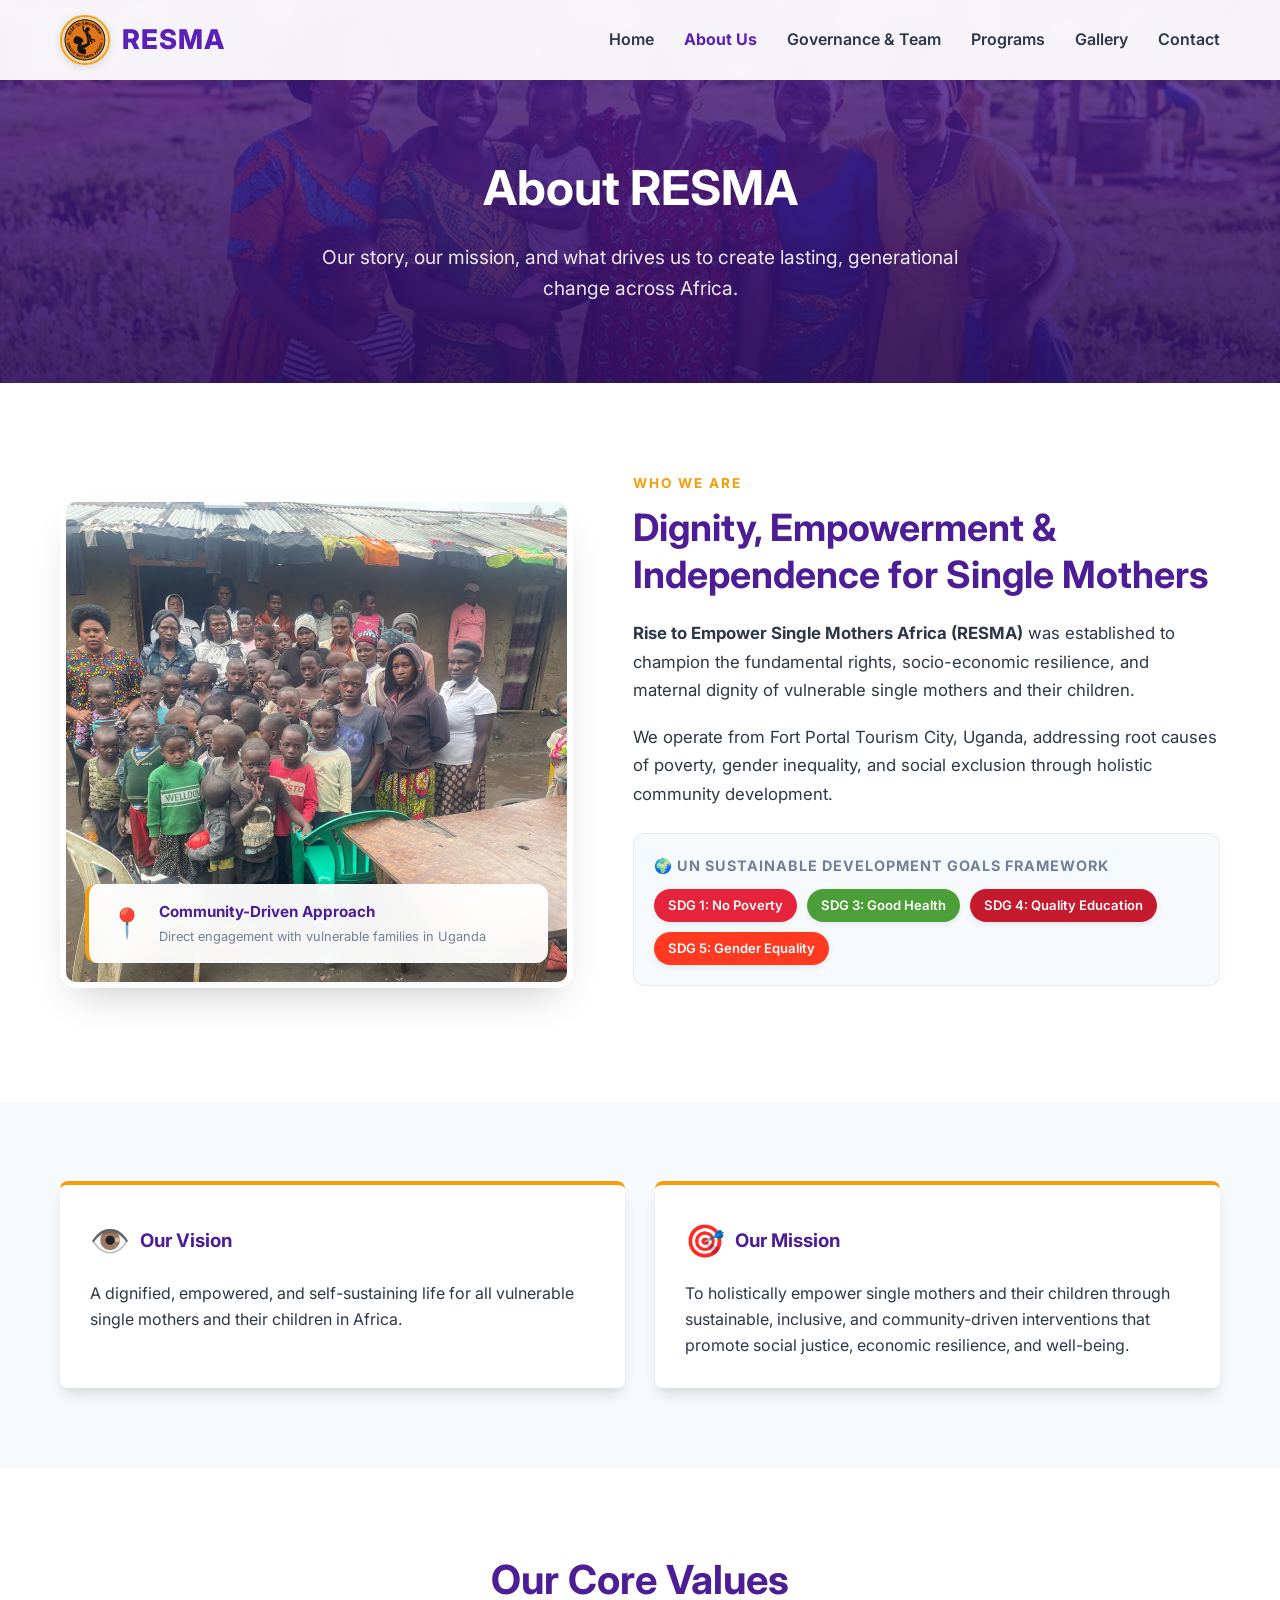
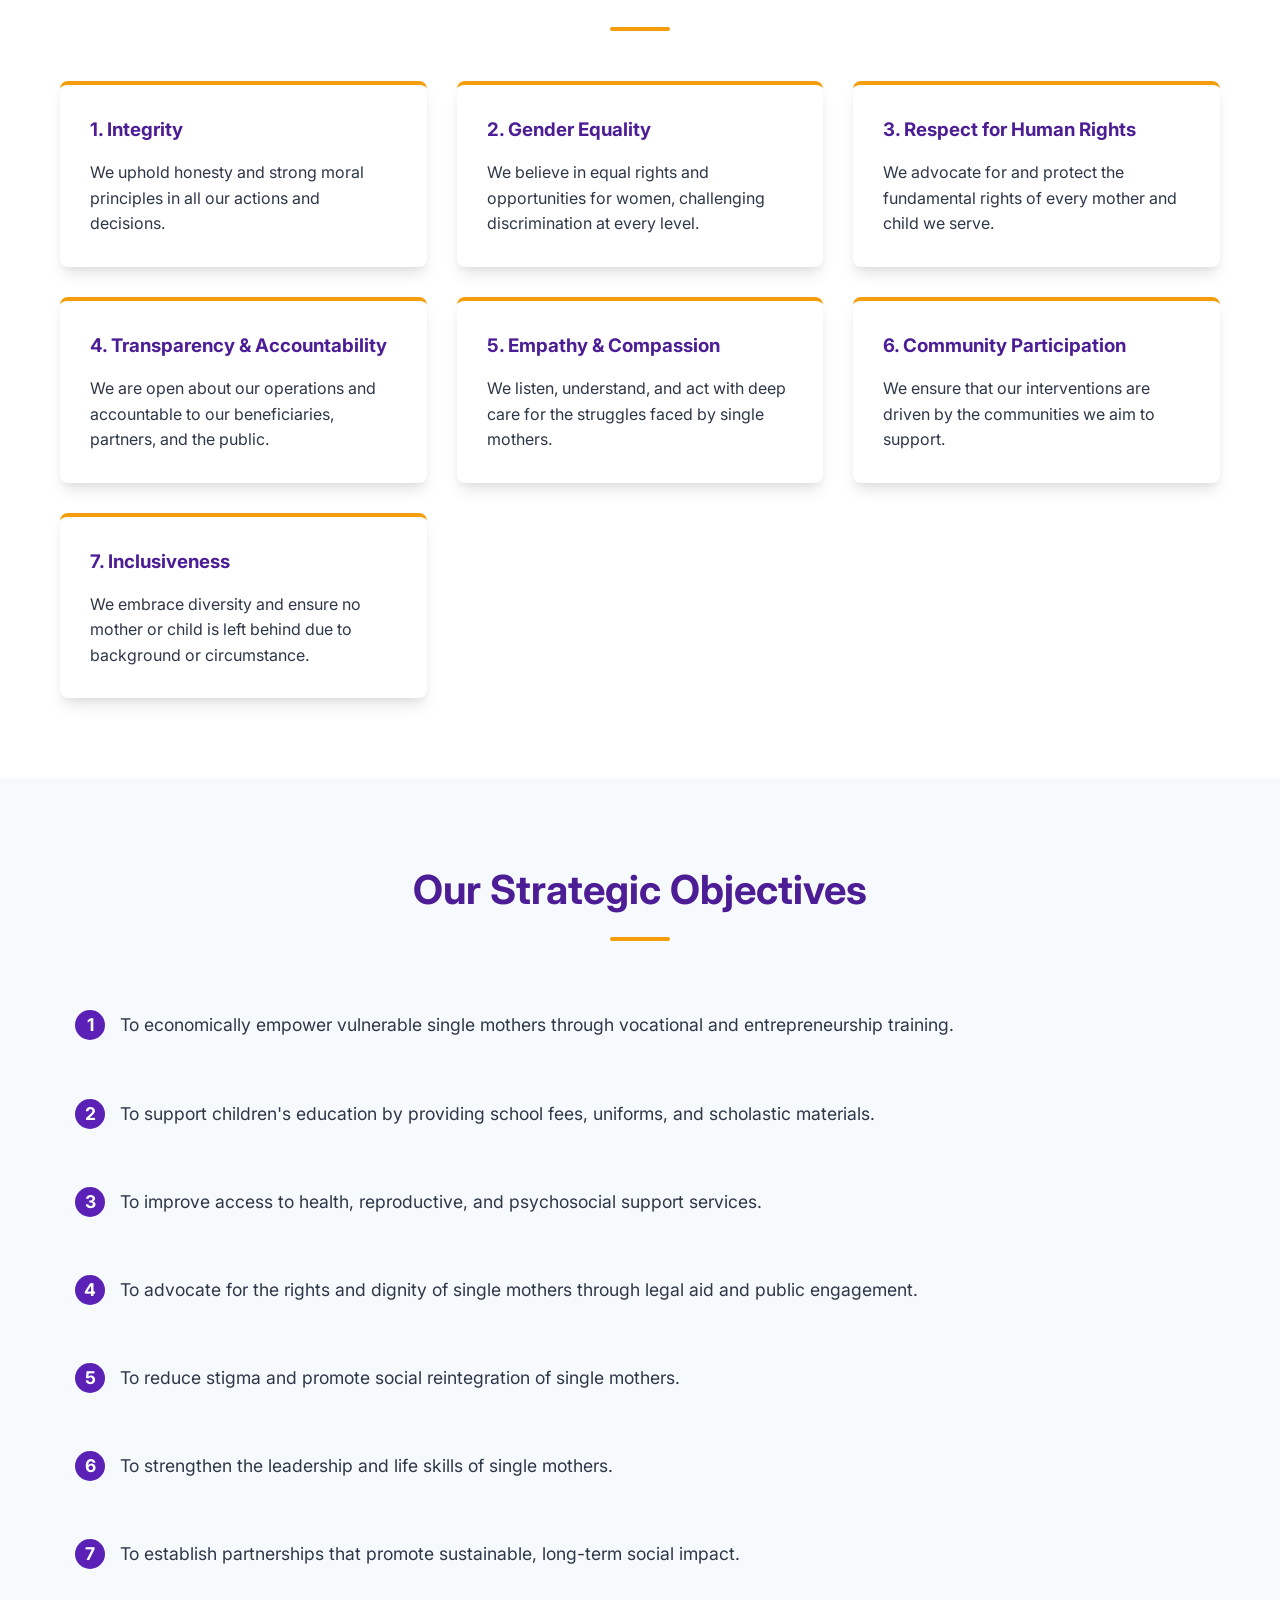
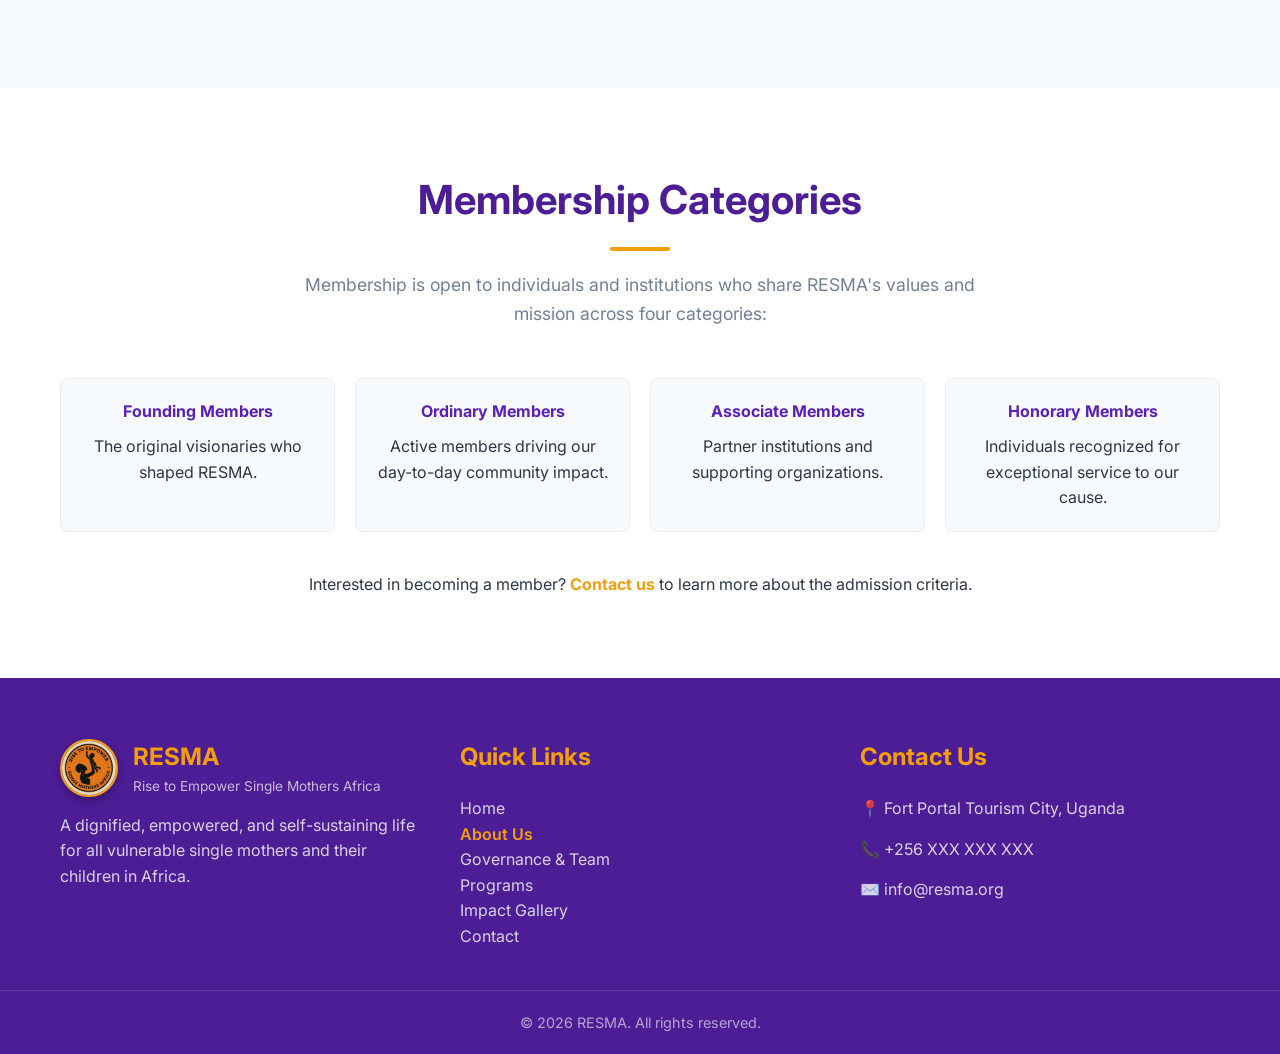
==== about.html @ bee73a2e "Initial commit for RESMA website" ====
<!DOCTYPE html>
<html lang="en">
<head>
    <meta charset="UTF-8">
    <meta name="viewport" content="width=device-width, initial-scale=1.0">
    <meta name="description" content="Learn about Rise to Empower Single Mothers Africa (RESMA), our vision, mission, community values, and SDG commitments in Fort Portal, Uganda.">
    <title>About Us | RESMA</title>
    <link rel="icon" type="image/jpeg" href="assets/images/resma_logo.jpeg">
    <link href="https://fonts.googleapis.com/css2?family=Inter:wght@300;400;500;600;700;800&display=swap" rel="stylesheet">
    <link rel="stylesheet" href="assets/css/style.css">
</head>
<body>
    <!-- Header/Navigation -->
    <header class="header">
        <div class="container nav-wrapper">
            <a href="index.html" class="logo-wrapper">
                <img src="assets/images/resma_logo.jpeg" alt="RESMA Logo" class="logo-img">
                <span class="logo">RESMA</span>
            </a>
            <nav class="nav">
                <ul class="nav-links">
                    <li><a href="index.html">Home</a></li>
                    <li><a href="about.html" style="color: var(--primary); font-weight: 700;">About Us</a></li>
                    <li><a href="governance.html">Governance & Team</a></li>
                    <li><a href="activities.html">Programs</a></li>
                    <li><a href="gallery.html">Gallery</a></li>
                    <li><a href="contact.html">Contact</a></li>
                </ul>
            </nav>
            <div class="hamburger" aria-label="Toggle navigation">
                <span class="bar"></span>
                <span class="bar"></span>
                <span class="bar"></span>
            </div>
        </div>
    </header>

    <!-- Page Header -->
    <section class="page-header">
        <div class="container fade-in">
            <h1>About RESMA</h1>
            <p>Our story, our mission, and what drives us to create lasting, generational change across Africa.</p>
        </div>
    </section>

    <!-- Our Story & Fieldwork Context -->
    <section class="split-mission-section section">
        <div class="container">
            <div class="split-grid">
                <div class="split-image-container fade-in">
                    <div class="split-image-card">
                        <img src="assets/images/focus_africa_img_2.jpeg" alt="RESMA Community in Fort Portal">
                    </div>
                    <div class="floating-impact-badge">
                        <div class="badge-icon">📍</div>
                        <div class="badge-text">
                            <h4>Community-Driven Approach</h4>
                            <p>Direct engagement with vulnerable families in Uganda</p>
                        </div>
                    </div>
                </div>
                <div class="split-content fade-in">
                    <span class="tagline">Who We Are</span>
                    <h2>Dignity, Empowerment & Independence for Single Mothers</h2>
                    <p>
                        <strong>Rise to Empower Single Mothers Africa (RESMA)</strong> was established to champion the fundamental rights, socio-economic resilience, and maternal dignity of vulnerable single mothers and their children.
                    </p>
                    <p>
                        We operate from Fort Portal Tourism City, Uganda, addressing root causes of poverty, gender inequality, and social exclusion through holistic community development.
                    </p>
                    <div class="sdg-alignment-box">
                        <h4>🌍 UN Sustainable Development Goals Framework</h4>
                        <div class="sdg-badge-group">
                            <span class="sdg-badge sdg-1">SDG 1: No Poverty</span>
                            <span class="sdg-badge sdg-3">SDG 3: Good Health</span>
                            <span class="sdg-badge sdg-4">SDG 4: Quality Education</span>
                            <span class="sdg-badge sdg-5">SDG 5: Gender Equality</span>
                        </div>
                    </div>
                </div>
            </div>
        </div>
    </section>

    <!-- Vision & Mission -->
    <section class="section bg-light">
        <div class="container">
            <div class="values-grid" style="margin-top: 0;">
                <div class="value-card fade-in">
                    <h3><span style="font-size: 2rem;">👁️</span> Our Vision</h3>
                    <p>A dignified, empowered, and self-sustaining life for all vulnerable single mothers and their children in Africa.</p>
                </div>
                <div class="value-card fade-in">
                    <h3><span style="font-size: 2rem;">🎯</span> Our Mission</h3>
                    <p>To holistically empower single mothers and their children through sustainable, inclusive, and community-driven interventions that promote social justice, economic resilience, and well-being.</p>
                </div>
            </div>
        </div>
    </section>

    <!-- Core Values -->
    <section class="section">
        <div class="container">
            <div class="section-header fade-in">
                <h2>Our Core Values</h2>
                <div class="divider"></div>
            </div>
            <div class="values-grid">
                <div class="value-card fade-in">
                    <h3>1. Integrity</h3>
                    <p>We uphold honesty and strong moral principles in all our actions and decisions.</p>
                </div>
                <div class="value-card fade-in">
                    <h3>2. Gender Equality</h3>
                    <p>We believe in equal rights and opportunities for women, challenging discrimination at every level.</p>
                </div>
                <div class="value-card fade-in">
                    <h3>3. Respect for Human Rights</h3>
                    <p>We advocate for and protect the fundamental rights of every mother and child we serve.</p>
                </div>
                <div class="value-card fade-in">
                    <h3>4. Transparency & Accountability</h3>
                    <p>We are open about our operations and accountable to our beneficiaries, partners, and the public.</p>
                </div>
                <div class="value-card fade-in">
                    <h3>5. Empathy & Compassion</h3>
                    <p>We listen, understand, and act with deep care for the struggles faced by single mothers.</p>
                </div>
                <div class="value-card fade-in">
                    <h3>6. Community Participation</h3>
                    <p>We ensure that our interventions are driven by the communities we aim to support.</p>
                </div>
                <div class="value-card fade-in">
                    <h3>7. Inclusiveness</h3>
                    <p>We embrace diversity and ensure no mother or child is left behind due to background or circumstance.</p>
                </div>
            </div>
        </div>
    </section>

    <!-- Objectives -->
    <section class="section bg-light">
        <div class="container">
            <div class="section-header fade-in">
                <h2>Our Strategic Objectives</h2>
                <div class="divider"></div>
            </div>
            <ul class="objectives-list fade-in">
                <li>To economically empower vulnerable single mothers through vocational and entrepreneurship training.</li>
                <li>To support children's education by providing school fees, uniforms, and scholastic materials.</li>
                <li>To improve access to health, reproductive, and psychosocial support services.</li>
                <li>To advocate for the rights and dignity of single mothers through legal aid and public engagement.</li>
                <li>To reduce stigma and promote social reintegration of single mothers.</li>
                <li>To strengthen the leadership and life skills of single mothers.</li>
                <li>To establish partnerships that promote sustainable, long-term social impact.</li>
            </ul>
        </div>
    </section>

    <!-- Membership -->
    <section class="section">
        <div class="container">
            <div class="section-header fade-in">
                <h2>Membership Categories</h2>
                <div class="divider"></div>
                <p class="subtitle">Membership is open to individuals and institutions who share RESMA's values and mission across four categories:</p>
            </div>
            <div class="membership-grid fade-in">
                <div class="membership-card">
                    <h4>Founding Members</h4>
                    <p>The original visionaries who shaped RESMA.</p>
                </div>
                <div class="membership-card">
                    <h4>Ordinary Members</h4>
                    <p>Active members driving our day-to-day community impact.</p>
                </div>
                <div class="membership-card">
                    <h4>Associate Members</h4>
                    <p>Partner institutions and supporting organizations.</p>
                </div>
                <div class="membership-card">
                    <h4>Honorary Members</h4>
                    <p>Individuals recognized for exceptional service to our cause.</p>
                </div>
            </div>
            <div class="text-center" style="margin-top: 40px;">
                <p>Interested in becoming a member? <a href="contact.html" style="color: var(--secondary); font-weight: bold;">Contact us</a> to learn more about the admission criteria.</p>
            </div>
        </div>
    </section>

    <!-- Footer -->
    <footer class="footer">
        <div class="container footer-grid">
            <div class="footer-about">
                <div class="footer-logo-wrap">
                    <img src="assets/images/resma_logo.jpeg" alt="RESMA Logo" class="footer-logo-img">
                    <div>
                        <h3 style="margin: 0; color: var(--secondary);">RESMA</h3>
                        <p style="margin: 0; font-size: 0.85rem; color: rgba(255,255,255,0.7);">Rise to Empower Single Mothers Africa</p>
                    </div>
                </div>
                <p style="margin-top: 10px;">A dignified, empowered, and self-sustaining life for all vulnerable single mothers and their children in Africa.</p>
            </div>
            <div class="footer-links">
                <h3>Quick Links</h3>
                <ul>
                    <li><a href="index.html" style="color: rgba(255,255,255,0.8);">Home</a></li>
                    <li><a href="about.html" style="color: var(--secondary); font-weight: 600;">About Us</a></li>
                    <li><a href="governance.html" style="color: rgba(255,255,255,0.8);">Governance & Team</a></li>
                    <li><a href="activities.html" style="color: rgba(255,255,255,0.8);">Programs</a></li>
                    <li><a href="gallery.html" style="color: rgba(255,255,255,0.8);">Impact Gallery</a></li>
                    <li><a href="contact.html" style="color: rgba(255,255,255,0.8);">Contact</a></li>
                </ul>
            </div>
            <div class="footer-contact">
                <h3>Contact Us</h3>
                <ul>
                    <li>📍 Fort Portal Tourism City, Uganda</li>
                    <li>📞 +256 XXX XXX XXX</li>
                    <li>✉️ info@resma.org</li>
                </ul>
            </div>
        </div>
        <div class="footer-bottom">
            <p>&copy; <span id="year"></span> RESMA. All rights reserved.</p>
        </div>
    </footer>

    <script src="assets/js/main.js"></script>
</body>
</html>
---- assets/css/style.css ----
:root {
    /* Colors */
    --primary: #5B21B6; /* Deep Purple - Dignified and Empowering */
    --primary-light: #8B5CF6;
    --primary-dark: #4C1D95;
    --secondary: #F59E0B; /* Warm Amber - Hope and Warmth */
    --text-main: #2D3748;
    --text-muted: #718096;
    --bg-light: #F7FAFC;
    --white: #FFFFFF;
    
    /* Typography */
    --font-main: 'Inter', sans-serif;
    
    /* Spacing & Utilities */
    --transition: all 0.3s ease;
    --radius: 8px;
    --shadow: 0 10px 15px -3px rgba(0, 0, 0, 0.1), 0 4px 6px -2px rgba(0, 0, 0, 0.05);
}

* {
    margin: 0;
    padding: 0;
    box-sizing: border-box;
}

html {
    scroll-behavior: smooth;
}

body {
    font-family: var(--font-main);
    color: var(--text-main);
    line-height: 1.6;
    background-color: var(--white);
    overflow-x: hidden;
}

img {
    max-width: 100%;
    height: auto;
    display: block;
}

a {
    text-decoration: none;
    color: inherit;
}

ul {
    list-style: none;
}

/* Utilities */
.container {
    max-width: 1200px;
    margin: 0 auto;
    padding: 0 20px;
}

.section {
    padding: 80px 0;
}

.bg-light {
    background-color: var(--bg-light);
}

.section-header {
    text-align: center;
    margin-bottom: 50px;
}

.section-header h2 {
    font-size: 2.5rem;
    color: var(--primary-dark);
    margin-bottom: 15px;
}

.divider {
    height: 4px;
    width: 60px;
    background-color: var(--secondary);
    margin: 0 auto 20px;
    border-radius: 2px;
}

.divider.align-left {
    margin: 0 0 20px 0;
}

.subtitle {
    color: var(--text-muted);
    font-size: 1.1rem;
    max-width: 700px;
    margin: 0 auto;
}

.text-center {
    text-align: center;
}

/* Buttons */
.btn {
    display: inline-block;
    padding: 12px 30px;
    border-radius: 30px;
    font-weight: 600;
    text-transform: uppercase;
    letter-spacing: 1px;
    transition: var(--transition);
    cursor: pointer;
    border: none;
}

.btn-primary {
    background-color: var(--secondary);
    color: var(--white);
}

.btn-primary:hover {
    background-color: #B86B0E;
    transform: translateY(-3px);
    box-shadow: var(--shadow);
}

/* Header & Nav */
.header {
    position: fixed;
    top: 0;
    left: 0;
    width: 100%;
    background-color: rgba(255, 255, 255, 0.95);
    backdrop-filter: blur(10px);
    z-index: 1000;
    box-shadow: 0 2px 10px rgba(0,0,0,0.05);
    transition: var(--transition);
}

.nav-wrapper {
    display: flex;
    justify-content: space-between;
    align-items: center;
    height: 80px;
}

.logo-wrapper {
    display: flex;
    align-items: center;
    gap: 12px;
    text-decoration: none;
}

.logo-img {
    height: 50px;
    width: 50px;
    border-radius: 50%;
    object-fit: cover;
    box-shadow: 0 2px 8px rgba(0,0,0,0.12);
    border: 2px solid var(--secondary);
    transition: transform 0.3s ease;
}

.logo-wrapper:hover .logo-img {
    transform: scale(1.06) rotate(3deg);
}

.logo {
    font-size: 1.7rem;
    font-weight: 800;
    color: var(--primary);
    letter-spacing: 1px;
}

.footer-logo-wrap {
    display: flex;
    align-items: center;
    gap: 15px;
    margin-bottom: 15px;
}

.footer-logo-img {
    height: 58px;
    width: 58px;
    border-radius: 50%;
    object-fit: cover;
    border: 2px solid var(--secondary);
    box-shadow: 0 4px 10px rgba(0,0,0,0.25);
}

.footer-logo-wrap h3 {
    margin-bottom: 2px;
}

.nav-links {
    display: flex;
    gap: 30px;
}

.nav-links a {
    font-weight: 600;
    color: var(--text-main);
    transition: var(--transition);
    position: relative;
}

.nav-links a::after {
    content: '';
    position: absolute;
    bottom: -5px;
    left: 0;
    width: 0;
    height: 2px;
    background-color: var(--primary);
    transition: var(--transition);
}

.nav-links a:hover {
    color: var(--primary);
}

.nav-links a:hover::after {
    width: 100%;
}

.hamburger {
    display: none;
    cursor: pointer;
}

.bar {
    display: block;
    width: 25px;
    height: 3px;
    margin: 5px auto;
    transition: all 0.3s ease-in-out;
    background-color: var(--text-main);
}

/* Hero Section */
.hero {
    height: 100vh;
    background: url('../images/hero_bg.png') center/cover no-repeat;
    position: relative;
    display: flex;
    align-items: center;
    justify-content: center;
    text-align: center;
    color: var(--white);
}

.hero-overlay {
    position: absolute;
    top: 0;
    left: 0;
    width: 100%;
    height: 100%;
    background: linear-gradient(rgba(76, 29, 149, 0.7), rgba(46, 16, 101, 0.8));
}

.hero-content {
    position: relative;
    z-index: 1;
    max-width: 800px;
    animation: fadeIn 1.5s ease;
}

.hero h1 {
    font-size: 4rem;
    font-weight: 700;
    margin-bottom: 20px;
    line-height: 1.2;
}

.hero p {
    font-size: 1.2rem;
    margin-bottom: 40px;
    font-weight: 300;
}

/* Who We Are */
.about-content {
    text-align: center;
    max-width: 800px;
    margin: 0 auto;
}

.lead-text {
    font-size: 1.5rem;
    color: var(--primary);
    font-weight: 600;
    margin-bottom: 20px;
}

.about-content p {
    margin-bottom: 20px;
    font-size: 1.1rem;
}

/* Founder Section */
.founder-grid {
    display: grid;
    grid-template-columns: 1fr 1.5fr;
    gap: 50px;
    align-items: center;
}

.founder-image img {
    border-radius: var(--radius);
    box-shadow: var(--shadow);
    border: 8px solid var(--white);
}

.founder-message h2 {
    font-size: 2.2rem;
    color: var(--primary-dark);
    margin-bottom: 10px;
}

.quote {
    font-size: 1.2rem;
    font-style: italic;
    color: var(--secondary);
    border-left: 4px solid var(--secondary);
    padding-left: 20px;
    margin-bottom: 25px;
    background: rgba(212, 129, 21, 0.05);
    padding: 20px;
    border-radius: 0 var(--radius) var(--radius) 0;
}

.founder-message p {
    margin-bottom: 15px;
    font-size: 1.05rem;
}

.founder-signature {
    margin-top: 30px;
}

.founder-signature h4 {
    color: var(--primary);
    font-size: 1.2rem;
}

.founder-signature p {
    color: var(--text-muted);
    font-size: 0.9rem;
}

/* Activities Section */
.activities-grid {
    display: grid;
    grid-template-columns: repeat(auto-fit, minmax(250px, 1fr));
    gap: 30px;
    margin-bottom: 40px;
}

.activity-card {
    background: var(--white);
    padding: 30px 20px;
    border-radius: var(--radius);
    text-align: center;
    box-shadow: 0 4px 6px rgba(0,0,0,0.05);
    transition: var(--transition);
    border-bottom: 4px solid transparent;
}

.activity-card:hover {
    transform: translateY(-10px);
    box-shadow: var(--shadow);
    border-bottom-color: var(--secondary);
}

.activity-card .icon {
    font-size: 3rem;
    margin-bottom: 15px;
}

.activity-card h3 {
    font-size: 1.1rem;
    color: var(--primary-dark);
}

.activities-conclusion {
    text-align: center;
    font-size: 1.2rem;
    font-weight: 600;
    color: var(--primary);
    max-width: 800px;
    margin: 0 auto;
}

/* Team Section */
.team-grid {
    display: grid;
    grid-template-columns: repeat(auto-fit, minmax(300px, 1fr));
    gap: 40px;
    margin-top: 40px;
    margin-bottom: 30px;
}

.team-card {
    background: var(--white);
    border-radius: var(--radius);
    overflow: hidden;
    box-shadow: 0 4px 6px rgba(0,0,0,0.05);
    transition: var(--transition);
}

.team-card:hover {
    transform: translateY(-5px);
    box-shadow: var(--shadow);
}

.team-card img {
    width: 100%;
    height: 300px;
    object-fit: cover;
    object-position: top;
}

.team-info {
    padding: 25px;
    text-align: center;
}

.team-info h3 {
    color: var(--primary-dark);
    margin-bottom: 10px;
}

.team-info p {
    color: var(--text-muted);
    font-size: 0.95rem;
}

.team-conclusion {
    font-size: 1.1rem;
    font-weight: 600;
    color: var(--primary);
    margin-top: 20px;
}

/* Footer */
.footer {
    background-color: var(--primary-dark);
    color: var(--white);
    padding: 60px 0 20px;
}

.footer-grid {
    display: grid;
    grid-template-columns: repeat(auto-fit, minmax(250px, 1fr));
    gap: 40px;
    margin-bottom: 40px;
}

.footer h3 {
    font-size: 1.5rem;
    margin-bottom: 20px;
    color: var(--secondary);
}

.footer-about p {
    margin-bottom: 10px;
    color: rgba(255,255,255,0.8);
}

.footer-contact ul li {
    margin-bottom: 15px;
    color: rgba(255,255,255,0.8);
    display: flex;
    align-items: center;
    gap: 10px;
}

.footer-bottom {
    text-align: center;
    padding-top: 20px;
    border-top: 1px solid rgba(255,255,255,0.1);
    color: rgba(255,255,255,0.6);
    font-size: 0.9rem;
}

/* Animations */
@keyframes fadeIn {
    from { opacity: 0; transform: translateY(20px); }
    to { opacity: 1; transform: translateY(0); }
}

.fade-in {
    opacity: 0;
    transform: translateY(30px);
    transition: opacity 0.8s ease, transform 0.8s ease;
}

.fade-in.appear {
    opacity: 1;
    transform: translateY(0);
}

/* Responsive */
@media (max-width: 992px) {
    .hero h1 { font-size: 3rem; }
    .founder-grid { grid-template-columns: 1fr; }
    .founder-image { max-width: 400px; margin: 0 auto; }
}

@media (max-width: 768px) {
    .hamburger { display: block; }
    .hamburger.active .bar:nth-child(2) { opacity: 0; }
    .hamburger.active .bar:nth-child(1) { transform: translateY(8px) rotate(45deg); }
    .hamburger.active .bar:nth-child(3) { transform: translateY(-8px) rotate(-45deg); }
    
    .nav-links {
        position: fixed;
        left: -100%;
        top: 80px;
        flex-direction: column;
        background-color: var(--white);
        width: 100%;
        text-align: center;
        transition: 0.3s;
        box-shadow: 0 10px 10px rgba(0,0,0,0.1);
        padding: 20px 0;
    }
    
    .nav-links.active {
        left: 0;
    }
    
    .nav-links li {
        margin: 15px 0;
    }
    
    .hero h1 { font-size: 2.5rem; }
    .section { padding: 60px 0; }
}

/* Page Headers */
.page-header {
    padding: 150px 0 80px;
    background: linear-gradient(rgba(76, 29, 149, 0.8), rgba(46, 16, 101, 0.9)), url('../images/hero_bg.png') center/cover no-repeat;
    text-align: center;
    color: var(--white);
}

.page-header h1 {
    font-size: 3rem;
    margin-bottom: 15px;
}

.page-header p {
    font-size: 1.2rem;
    max-width: 700px;
    margin: 0 auto;
    opacity: 0.9;
}

/* Cards & Lists (Vision, Mission, Core Values, Objectives) */
.values-grid {
    display: grid;
    grid-template-columns: repeat(auto-fit, minmax(300px, 1fr));
    gap: 30px;
    margin-top: 40px;
}

.value-card {
    background: var(--white);
    padding: 30px;
    border-radius: var(--radius);
    box-shadow: var(--shadow);
    border-top: 4px solid var(--secondary);
}

.value-card h3 {
    color: var(--primary-dark);
    margin-bottom: 15px;
    display: flex;
    align-items: center;
    gap: 10px;
}

.objectives-list {
    list-style: none;
    counter-reset: objective-counter;
}

.objectives-list li {
    position: relative;
    padding-left: 50px;
    margin-bottom: 20px;
    font-size: 1.1rem;
    background: var(--bg-light);
    padding: 20px 20px 20px 60px;
    border-radius: var(--radius);
}

.objectives-list li::before {
    counter-increment: objective-counter;
    content: counter(objective-counter);
    position: absolute;
    left: 15px;
    top: 50%;
    transform: translateY(-50%);
    background: var(--primary);
    color: var(--white);
    width: 30px;
    height: 30px;
    border-radius: 50%;
    display: flex;
    align-items: center;
    justify-content: center;
    font-weight: bold;
}

/* Membership Categories */
.membership-grid {
    display: grid;
    grid-template-columns: repeat(auto-fit, minmax(200px, 1fr));
    gap: 20px;
    margin-top: 30px;
}

.membership-card {
    background: var(--bg-light);
    padding: 20px;
    text-align: center;
    border-radius: var(--radius);
    border: 1px solid rgba(0,0,0,0.05);
}

.membership-card h4 {
    color: var(--primary);
    margin-bottom: 10px;
}

/* Organizational Chart */
.org-chart {
    display: flex;
    flex-direction: column;
    align-items: center;
    gap: 30px;
    margin-top: 50px;
}

.org-node {
    background: var(--primary);
    color: var(--white);
    padding: 15px 30px;
    border-radius: 30px;
    font-weight: 600;
    box-shadow: var(--shadow);
    position: relative;
    text-align: center;
    min-width: 200px;
}

.org-node.secondary {
    background: var(--white);
    color: var(--primary-dark);
    border: 2px solid var(--primary);
}

.org-level {
    display: flex;
    gap: 20px;
    justify-content: center;
    flex-wrap: wrap;
    position: relative;
}

/* Simple Connecting Lines using pseudo elements */
.org-level::before {
    content: '';
    position: absolute;
    top: -20px;
    left: 50%;
    transform: translateX(-50%);
    width: 2px;
    height: 20px;
    background: var(--primary-light);
}

.org-level:first-child::before {
    display: none;
}

.org-line {
    position: absolute;
    top: -20px;
    left: 50%;
    width: calc(100% - 200px);
    height: 2px;
    background: var(--primary-light);
    transform: translateX(-50%);
}

.org-sub-level {
    display: flex;
    flex-direction: column;
    gap: 15px;
    align-items: center;
}

/* Contact Form */
.contact-grid {
    display: grid;
    grid-template-columns: 1fr 1fr;
    gap: 50px;
}

@media (max-width: 768px) {
    .contact-grid {
        grid-template-columns: 1fr;
    }
}

.contact-info-card {
    background: var(--bg-light);
    padding: 40px;
    border-radius: var(--radius);
    height: 100%;
}

.contact-info-card h3 {
    color: var(--primary-dark);
    margin-bottom: 20px;
}

.contact-item {
    display: flex;
    align-items: flex-start;
    gap: 15px;
    margin-bottom: 25px;
}

.contact-item .icon {
    font-size: 1.5rem;
    color: var(--secondary);
    background: rgba(212, 129, 21, 0.1);
    width: 40px;
    height: 40px;
    display: flex;
    align-items: center;
    justify-content: center;
    border-radius: 50%;
}

.contact-form {
    background: var(--white);
    padding: 40px;
    border-radius: var(--radius);
    box-shadow: var(--shadow);
}

.form-group {
    margin-bottom: 20px;
}

.form-group label {
    display: block;
    margin-bottom: 8px;
    font-weight: 600;
    color: var(--text-main);
}

.form-control {
    width: 100%;
    padding: 12px 15px;
    border: 1px solid #E2E8F0;
    border-radius: var(--radius);
    font-family: var(--font-main);
    font-size: 1rem;
    transition: var(--transition);
}

.form-control:focus {
    outline: none;
    border-color: var(--primary);
    box-shadow: 0 0 0 3px rgba(91, 33, 182, 0.1);
}

textarea.form-control {
    resize: vertical;
    min-height: 120px;
}

/* ==========================================================================
   2026 Premium Additions: Buttons, SDG Badges, Split Story, Impact Matrix, 
   Video Spotlight, Multimedia Gallery, & Interactive Lightbox
   ========================================================================== */

/* Button Variations */
.btn-outline {
    background-color: transparent;
    border: 2px solid var(--primary);
    color: var(--primary);
    padding: 10px 26px;
    border-radius: 30px;
    font-weight: 600;
    text-transform: uppercase;
    letter-spacing: 0.5px;
    transition: var(--transition);
    display: inline-flex;
    align-items: center;
    gap: 8px;
}

.btn-outline:hover {
    background-color: var(--primary);
    color: var(--white);
    transform: translateY(-2px);
    box-shadow: 0 4px 12px rgba(91, 33, 182, 0.25);
}

.btn-outline-white {
    background-color: transparent;
    border: 2px solid var(--white);
    color: var(--white);
    padding: 10px 26px;
    border-radius: 30px;
    font-weight: 600;
    transition: var(--transition);
    display: inline-flex;
    align-items: center;
    gap: 8px;
}

.btn-outline-white:hover {
    background-color: var(--white);
    color: var(--primary-dark);
}

.btn-sm {
    padding: 8px 18px;
    font-size: 0.85rem;
}

/* Top Mission Callout Banner */
.mission-callout-banner {
    background: linear-gradient(135deg, rgba(91, 33, 182, 0.06) 0%, rgba(245, 158, 11, 0.08) 100%);
    border-top: 1px solid rgba(91, 33, 182, 0.1);
    border-bottom: 1px solid rgba(91, 33, 182, 0.1);
    padding: 30px 0;
    text-align: center;
}

.mission-callout-text {
    font-size: 1.35rem;
    color: var(--primary-dark);
    font-weight: 600;
    line-height: 1.5;
    max-width: 950px;
    margin: 0 auto;
    position: relative;
    padding: 0 30px;
}

.mission-callout-text::before {
    content: "“";
    font-size: 3rem;
    color: var(--secondary);
    position: absolute;
    left: 0;
    top: -20px;
    opacity: 0.6;
    font-family: serif;
}

.mission-callout-text::after {
    content: "”";
    font-size: 3rem;
    color: var(--secondary);
    position: absolute;
    right: 0;
    bottom: -40px;
    opacity: 0.6;
    font-family: serif;
}

/* Split Story & SDG Mission Feature (Inspired by Reference Screenshot 1) */
.split-mission-section {
    padding: 90px 0;
    background: var(--white);
}

.split-grid {
    display: grid;
    grid-template-columns: 1.05fr 1.2fr;
    gap: 60px;
    align-items: center;
}

.split-image-container {
    position: relative;
}

.split-image-card {
    position: relative;
    border-radius: 16px;
    overflow: hidden;
    box-shadow: 0 20px 40px -15px rgba(0, 0, 0, 0.2);
    border: 6px solid var(--white);
    background: #E2E8F0;
}

.split-image-card img {
    width: 100%;
    height: 480px;
    object-fit: cover;
    display: block;
    transition: transform 0.6s ease;
}

.split-image-card:hover img {
    transform: scale(1.03);
}

.floating-impact-badge {
    position: absolute;
    bottom: 25px;
    left: 25px;
    right: 25px;
    background: rgba(255, 255, 255, 0.95);
    backdrop-filter: blur(12px);
    padding: 16px 20px;
    border-radius: 12px;
    box-shadow: 0 10px 25px rgba(0,0,0,0.12);
    display: flex;
    align-items: center;
    gap: 14px;
    border-left: 4px solid var(--secondary);
}

.floating-impact-badge .badge-icon {
    font-size: 1.8rem;
    line-height: 1;
}

.floating-impact-badge .badge-text h4 {
    font-size: 0.95rem;
    color: var(--primary-dark);
    margin-bottom: 2px;
    font-weight: 700;
}

.floating-impact-badge .badge-text p {
    font-size: 0.8rem;
    color: var(--text-muted);
    margin: 0;
}

.split-content .tagline {
    font-size: 0.85rem;
    text-transform: uppercase;
    letter-spacing: 2px;
    color: var(--secondary);
    font-weight: 700;
    margin-bottom: 10px;
    display: block;
}

.split-content h2 {
    font-size: 2.35rem;
    color: var(--primary-dark);
    line-height: 1.25;
    margin-bottom: 20px;
}

.split-content p {
    font-size: 1.05rem;
    color: var(--text-main);
    line-height: 1.7;
    margin-bottom: 18px;
}

/* SDG Alignment Badges */
.sdg-alignment-box {
    margin: 25px 0;
    padding: 20px;
    background: var(--bg-light);
    border-radius: 12px;
    border: 1px solid rgba(91, 33, 182, 0.08);
}

.sdg-alignment-box h4 {
    font-size: 0.9rem;
    color: var(--text-muted);
    text-transform: uppercase;
    letter-spacing: 1px;
    margin-bottom: 12px;
    display: flex;
    align-items: center;
    gap: 6px;
}

.sdg-badge-group {
    display: flex;
    flex-wrap: wrap;
    gap: 10px;
}

.sdg-badge {
    display: inline-flex;
    align-items: center;
    gap: 8px;
    padding: 6px 14px;
    border-radius: 20px;
    font-size: 0.82rem;
    font-weight: 600;
    color: var(--white);
    box-shadow: 0 2px 6px rgba(0,0,0,0.08);
    transition: transform 0.2s ease;
}

.sdg-badge:hover {
    transform: translateY(-2px);
}

.sdg-1 { background-color: #E5243B; } /* No Poverty */
.sdg-3 { background-color: #4C9F38; } /* Good Health */
.sdg-4 { background-color: #C5192D; } /* Quality Education */
.sdg-5 { background-color: #FF3A21; } /* Gender Equality */
.sdg-8 { background-color: #A21942; } /* Decent Work */

/* 3-Pillar Impact Matrix (Inspired by Reference Screenshot 2) */
.impact-matrix-section {
    padding: 90px 0;
    background: var(--bg-light);
}

.impact-matrix-grid {
    display: grid;
    grid-template-columns: repeat(3, 1fr);
    gap: 30px;
    margin-top: 40px;
}

.impact-matrix-card {
    background: var(--white);
    border-radius: 16px;
    overflow: hidden;
    box-shadow: 0 10px 30px -10px rgba(0,0,0,0.08);
    transition: var(--transition);
    display: flex;
    flex-direction: column;
    border: 1px solid rgba(0,0,0,0.04);
}

.impact-matrix-card:hover {
    transform: translateY(-8px);
    box-shadow: 0 20px 35px -10px rgba(91, 33, 182, 0.15);
}

.impact-card-header {
    padding: 20px 24px 15px;
    background: #FAF5FF;
    border-bottom: 2px solid rgba(91, 33, 182, 0.08);
}

.impact-card-header h3 {
    font-size: 1.35rem;
    color: var(--primary-dark);
    margin: 0;
    display: flex;
    align-items: center;
    gap: 10px;
}

.impact-card-image-wrap {
    position: relative;
    height: 240px;
    overflow: hidden;
    background: #CBD5E1;
}

.impact-card-image-wrap img {
    width: 100%;
    height: 100%;
    object-fit: cover;
    transition: transform 0.5s ease;
}

.impact-matrix-card:hover .impact-card-image-wrap img {
    transform: scale(1.06);
}

.impact-card-badge {
    position: absolute;
    top: 12px;
    right: 12px;
    background: rgba(15, 23, 42, 0.8);
    color: var(--white);
    padding: 4px 12px;
    border-radius: 20px;
    font-size: 0.75rem;
    font-weight: 600;
    backdrop-filter: blur(4px);
}

.impact-card-body {
    padding: 24px;
    flex: 1;
    display: flex;
    flex-direction: column;
}

.impact-card-body p {
    color: var(--text-main);
    font-size: 0.95rem;
    line-height: 1.65;
    margin-bottom: 16px;
}

.impact-stat-callout {
    background: linear-gradient(135deg, rgba(91, 33, 182, 0.05) 0%, rgba(245, 158, 11, 0.07) 100%);
    border-left: 3px solid var(--secondary);
    padding: 12px 14px;
    border-radius: 0 8px 8px 0;
    margin: 12px 0 16px;
}

.impact-stat-callout .stat-num {
    font-size: 1.15rem;
    font-weight: 700;
    color: var(--primary);
    display: block;
    margin-bottom: 3px;
}

.impact-stat-callout .stat-desc {
    font-size: 0.82rem;
    color: var(--text-muted);
    line-height: 1.4;
    margin: 0;
}

.impact-card-points {
    margin-top: auto;
    padding-top: 12px;
    border-top: 1px solid #F1F5F9;
}

.impact-card-points li {
    font-size: 0.88rem;
    color: var(--text-main);
    margin-bottom: 8px;
    display: flex;
    align-items: flex-start;
    gap: 8px;
}

.impact-card-points li::before {
    content: "✓";
    color: var(--secondary);
    font-weight: bold;
}

/* Video Spotlight Section */
.video-spotlight-section {
    padding: 90px 0;
    background: linear-gradient(180deg, #1E1035 0%, #0F071D 100%);
    color: var(--white);
    position: relative;
    overflow: hidden;
}

.video-spotlight-section .section-header h2 {
    color: var(--white);
}

.video-spotlight-section .subtitle {
    color: rgba(255, 255, 255, 0.75);
}

.video-spotlight-grid {
    display: grid;
    grid-template-columns: repeat(2, 1fr);
    gap: 40px;
    margin-top: 40px;
}

.video-spotlight-card {
    background: rgba(255, 255, 255, 0.05);
    border: 1px solid rgba(255, 255, 255, 0.1);
    border-radius: 16px;
    overflow: hidden;
    backdrop-filter: blur(10px);
    transition: var(--transition);
    box-shadow: 0 15px 35px rgba(0,0,0,0.3);
}

.video-spotlight-card:hover {
    transform: translateY(-6px);
    border-color: rgba(245, 158, 11, 0.4);
    box-shadow: 0 20px 40px rgba(91, 33, 182, 0.4);
}

.video-player-container {
    position: relative;
    width: 100%;
    background: #000;
    border-radius: 16px 16px 0 0;
    overflow: hidden;
}

.video-player-container video {
    width: 100%;
    height: 320px;
    object-fit: cover;
    display: block;
}

.video-card-info {
    padding: 24px;
}

.video-card-tag {
    display: inline-block;
    background: rgba(245, 158, 11, 0.2);
    color: var(--secondary);
    padding: 4px 12px;
    border-radius: 20px;
    font-size: 0.75rem;
    font-weight: 700;
    text-transform: uppercase;
    letter-spacing: 1px;
    margin-bottom: 10px;
}

.video-card-info h3 {
    font-size: 1.3rem;
    color: var(--white);
    margin-bottom: 10px;
}

.video-card-info p {
    color: rgba(255, 255, 255, 0.75);
    font-size: 0.95rem;
    line-height: 1.6;
}

/* Gallery Section & Dedicated Page */
.gallery-filter-bar {
    display: flex;
    justify-content: center;
    flex-wrap: wrap;
    gap: 12px;
    margin-bottom: 45px;
}

.filter-btn {
    padding: 10px 22px;
    border-radius: 30px;
    border: 1px solid #E2E8F0;
    background: var(--white);
    color: var(--text-main);
    font-weight: 600;
    font-size: 0.9rem;
    cursor: pointer;
    transition: var(--transition);
}

.filter-btn:hover {
    border-color: var(--primary);
    color: var(--primary);
}

.filter-btn.active {
    background: var(--primary);
    color: var(--white);
    border-color: var(--primary);
    box-shadow: 0 4px 12px rgba(91, 33, 182, 0.3);
}

.media-gallery-grid {
    display: grid;
    grid-template-columns: repeat(auto-fill, minmax(340px, 1fr));
    gap: 30px;
}

.gallery-card {
    background: var(--white);
    border-radius: 14px;
    overflow: hidden;
    box-shadow: 0 6px 18px rgba(0,0,0,0.06);
    transition: var(--transition);
    cursor: pointer;
    position: relative;
    display: flex;
    flex-direction: column;
}

.gallery-card:hover {
    transform: translateY(-8px);
    box-shadow: 0 16px 30px rgba(91, 33, 182, 0.16);
}

.gallery-thumb-wrap {
    position: relative;
    height: 260px;
    overflow: hidden;
    background: #1E293B;
}

.gallery-thumb-wrap img,
.gallery-thumb-wrap video {
    width: 100%;
    height: 100%;
    object-fit: cover;
    transition: transform 0.6s ease;
}

.gallery-card:hover .gallery-thumb-wrap img {
    transform: scale(1.08);
}

.gallery-overlay-badge {
    position: absolute;
    top: 14px;
    left: 14px;
    background: rgba(15, 23, 42, 0.75);
    color: var(--white);
    padding: 4px 12px;
    border-radius: 20px;
    font-size: 0.75rem;
    font-weight: 600;
    backdrop-filter: blur(6px);
    display: flex;
    align-items: center;
    gap: 6px;
}

.gallery-play-btn {
    position: absolute;
    top: 50%;
    left: 50%;
    transform: translate(-50%, -50%);
    width: 60px;
    height: 60px;
    background: rgba(91, 33, 182, 0.9);
    border-radius: 50%;
    display: flex;
    align-items: center;
    justify-content: center;
    color: var(--white);
    font-size: 1.5rem;
    box-shadow: 0 0 25px rgba(245, 158, 11, 0.6);
    transition: transform 0.3s ease;
}

.gallery-card:hover .gallery-play-btn {
    transform: translate(-50%, -50%) scale(1.15);
    background: var(--secondary);
}

.gallery-card-content {
    padding: 20px;
    flex: 1;
}

.gallery-card-content h4 {
    font-size: 1.1rem;
    color: var(--primary-dark);
    margin-bottom: 6px;
}

.gallery-card-content p {
    font-size: 0.88rem;
    color: var(--text-muted);
    line-height: 1.5;
    margin: 0;
}

/* Lightbox Modal */
.lightbox-modal {
    position: fixed;
    top: 0;
    left: 0;
    width: 100vw;
    height: 100vh;
    background: rgba(10, 5, 20, 0.92);
    backdrop-filter: blur(12px);
    z-index: 9999;
    display: none;
    align-items: center;
    justify-content: center;
    padding: 30px;
}

.lightbox-modal.active {
    display: flex;
    animation: fadeIn 0.3s ease;
}

.lightbox-container {
    position: relative;
    max-width: 1000px;
    width: 100%;
    max-height: 90vh;
    display: flex;
    flex-direction: column;
    align-items: center;
}

.lightbox-media-wrapper {
    width: 100%;
    max-height: 75vh;
    display: flex;
    align-items: center;
    justify-content: center;
}

.lightbox-media-wrapper img {
    max-width: 100%;
    max-height: 75vh;
    object-fit: contain;
    border-radius: 8px;
    box-shadow: 0 10px 40px rgba(0,0,0,0.5);
}

.lightbox-media-wrapper video {
    max-width: 100%;
    max-height: 75vh;
    border-radius: 8px;
    box-shadow: 0 10px 40px rgba(0,0,0,0.5);
    outline: none;
}

.lightbox-caption {
    margin-top: 18px;
    color: var(--white);
    text-align: center;
    font-size: 1.1rem;
    max-width: 700px;
}

.lightbox-close-btn {
    position: absolute;
    top: -45px;
    right: 0;
    color: var(--white);
    font-size: 2rem;
    cursor: pointer;
    background: none;
    border: none;
    padding: 5px;
    line-height: 1;
    transition: color 0.2s ease;
}

.lightbox-close-btn:hover {
    color: var(--secondary);
}

.lightbox-nav-btn {
    position: absolute;
    top: 50%;
    transform: translateY(-50%);
    background: rgba(255, 255, 255, 0.15);
    border: none;
    color: var(--white);
    font-size: 1.8rem;
    width: 50px;
    height: 50px;
    border-radius: 50%;
    cursor: pointer;
    display: flex;
    align-items: center;
    justify-content: center;
    transition: var(--transition);
    backdrop-filter: blur(4px);
}

.lightbox-nav-btn:hover {
    background: var(--secondary);
}

.lightbox-prev { left: -70px; }
.lightbox-next { right: -70px; }

/* Enhanced Activity Cards with Media */
.activity-card-enhanced {
    background: var(--white);
    border-radius: 14px;
    overflow: hidden;
    box-shadow: 0 4px 15px rgba(0,0,0,0.06);
    transition: var(--transition);
    border: 1px solid rgba(0,0,0,0.04);
}

.activity-card-enhanced:hover {
    transform: translateY(-8px);
    box-shadow: 0 15px 30px rgba(91, 33, 182, 0.14);
}

.activity-img-top {
    height: 200px;
    width: 100%;
    object-fit: cover;
}

.activity-body {
    padding: 24px 20px;
    text-align: left;
}

.activity-body h3 {
    color: var(--primary-dark);
    font-size: 1.2rem;
    margin-bottom: 10px;
}

.activity-body p {
    color: var(--text-muted);
    font-size: 0.92rem;
    line-height: 1.6;
}

/* Responsive Overrides */
@media (max-width: 1100px) {
    .lightbox-prev { left: 10px; }
    .lightbox-next { right: 10px; }
}

@media (max-width: 992px) {
    .split-grid {
        grid-template-columns: 1fr;
        gap: 40px;
    }
    .split-image-card img {
        height: 380px;
    }
    .impact-matrix-grid {
        grid-template-columns: 1fr;
        max-width: 550px;
        margin: 40px auto 0;
    }
    .video-spotlight-grid {
        grid-template-columns: 1fr;
    }
}

@media (max-width: 768px) {
    .mission-callout-text {
        font-size: 1.15rem;
        padding: 0 15px;
    }
    .split-content h2 {
        font-size: 1.85rem;
    }
    .media-gallery-grid {
        grid-template-columns: 1fr;
    }
}
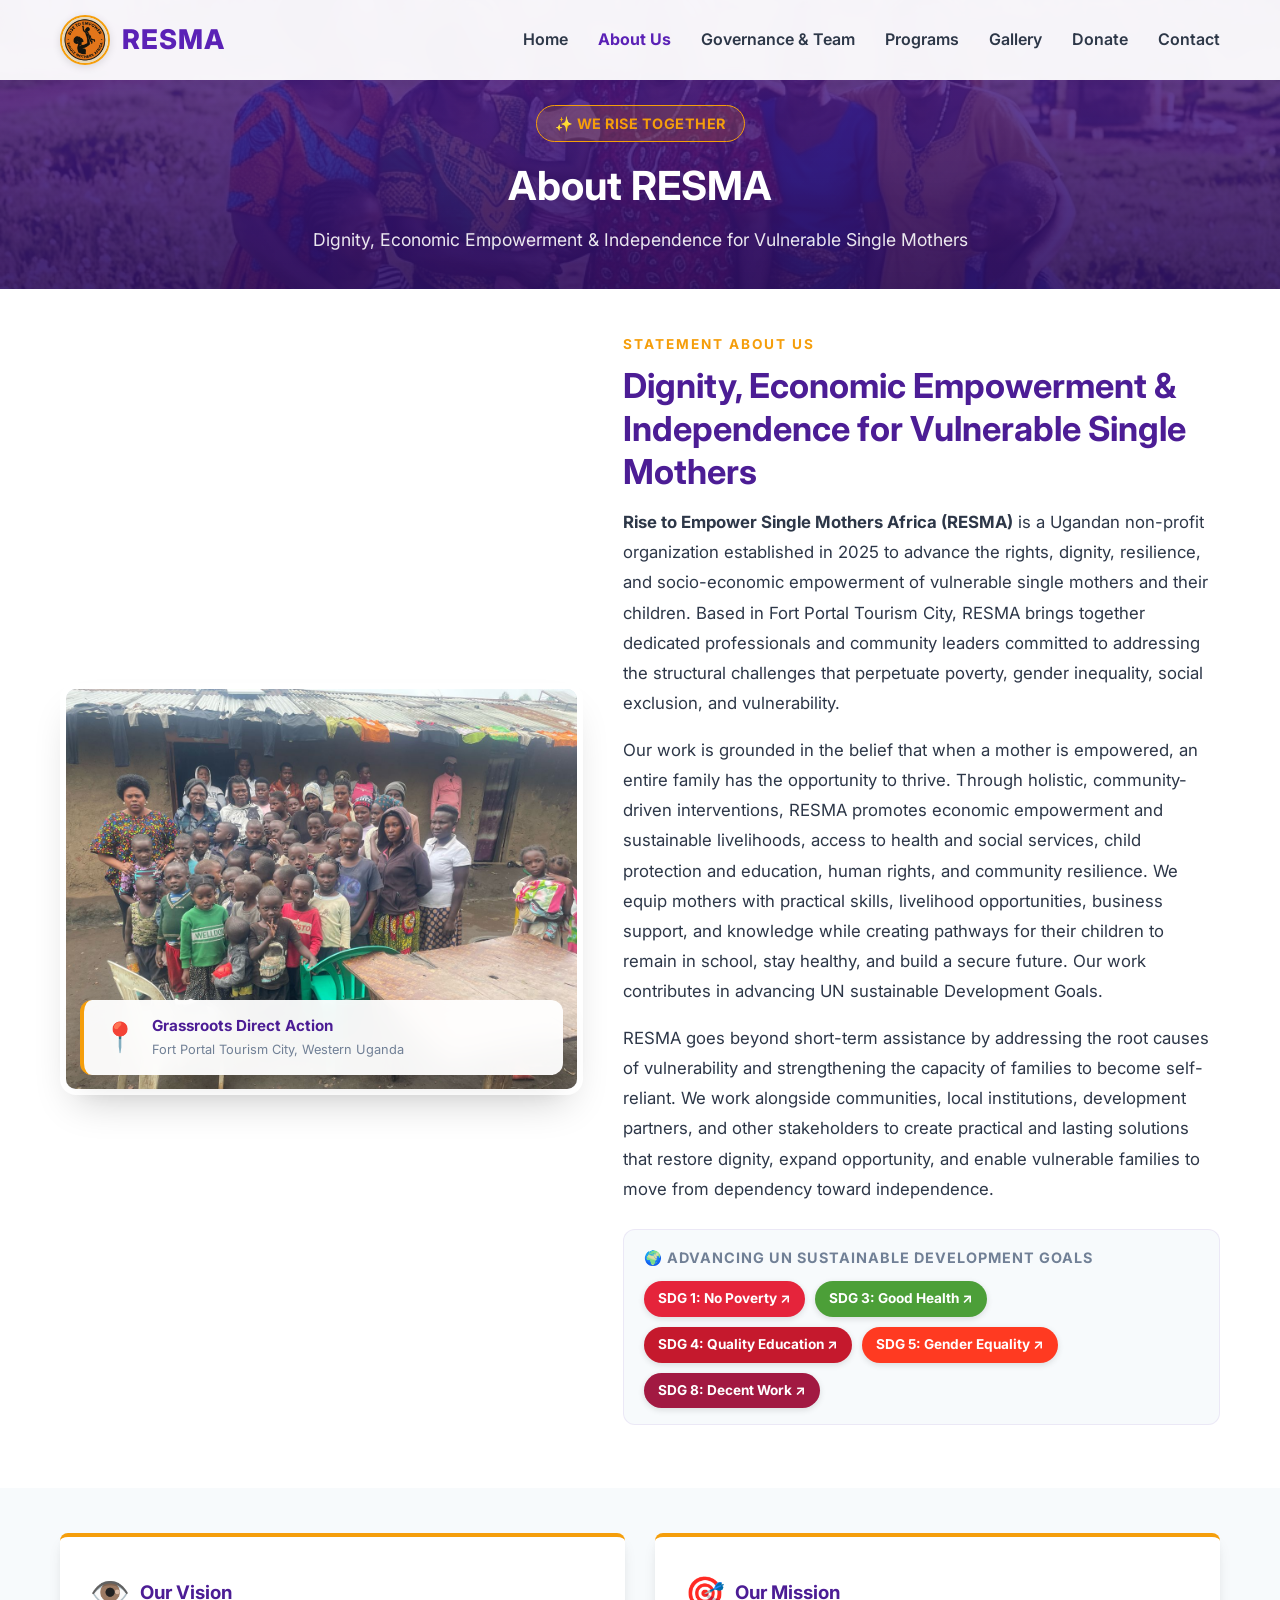
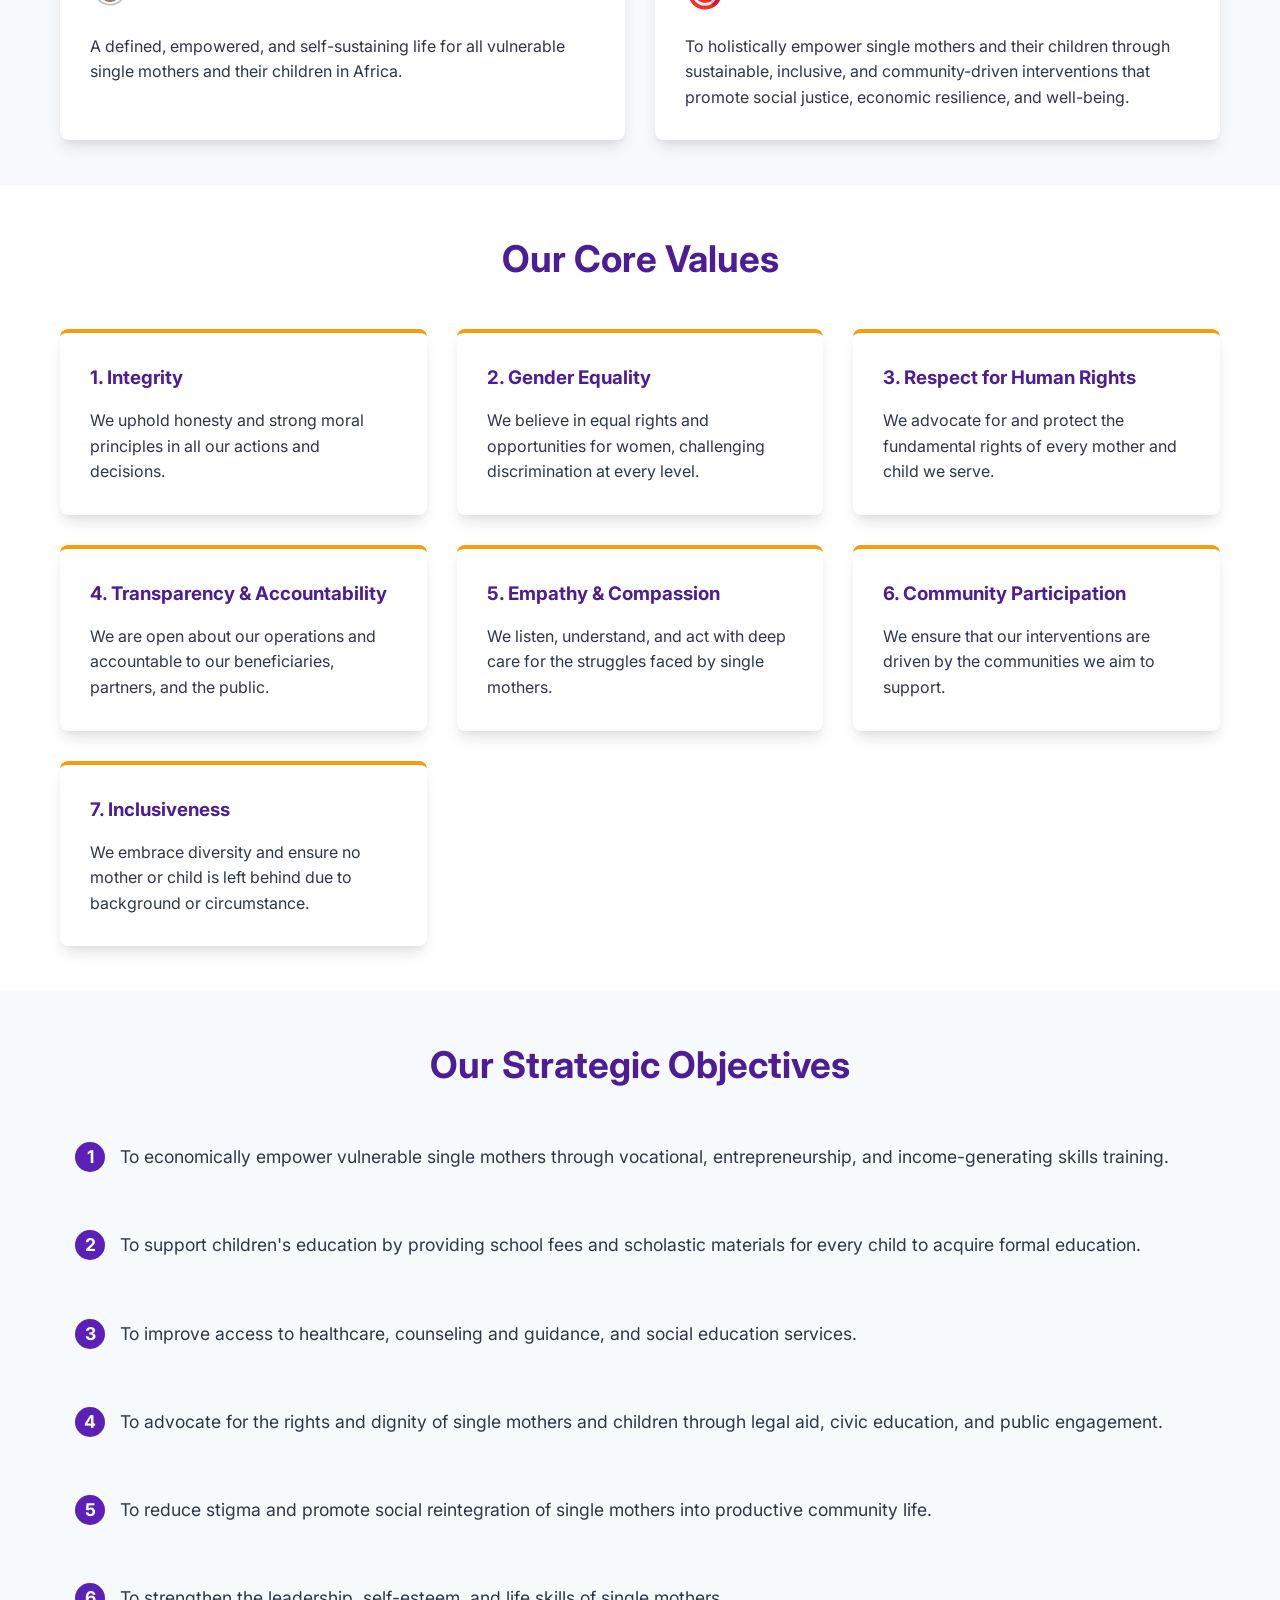
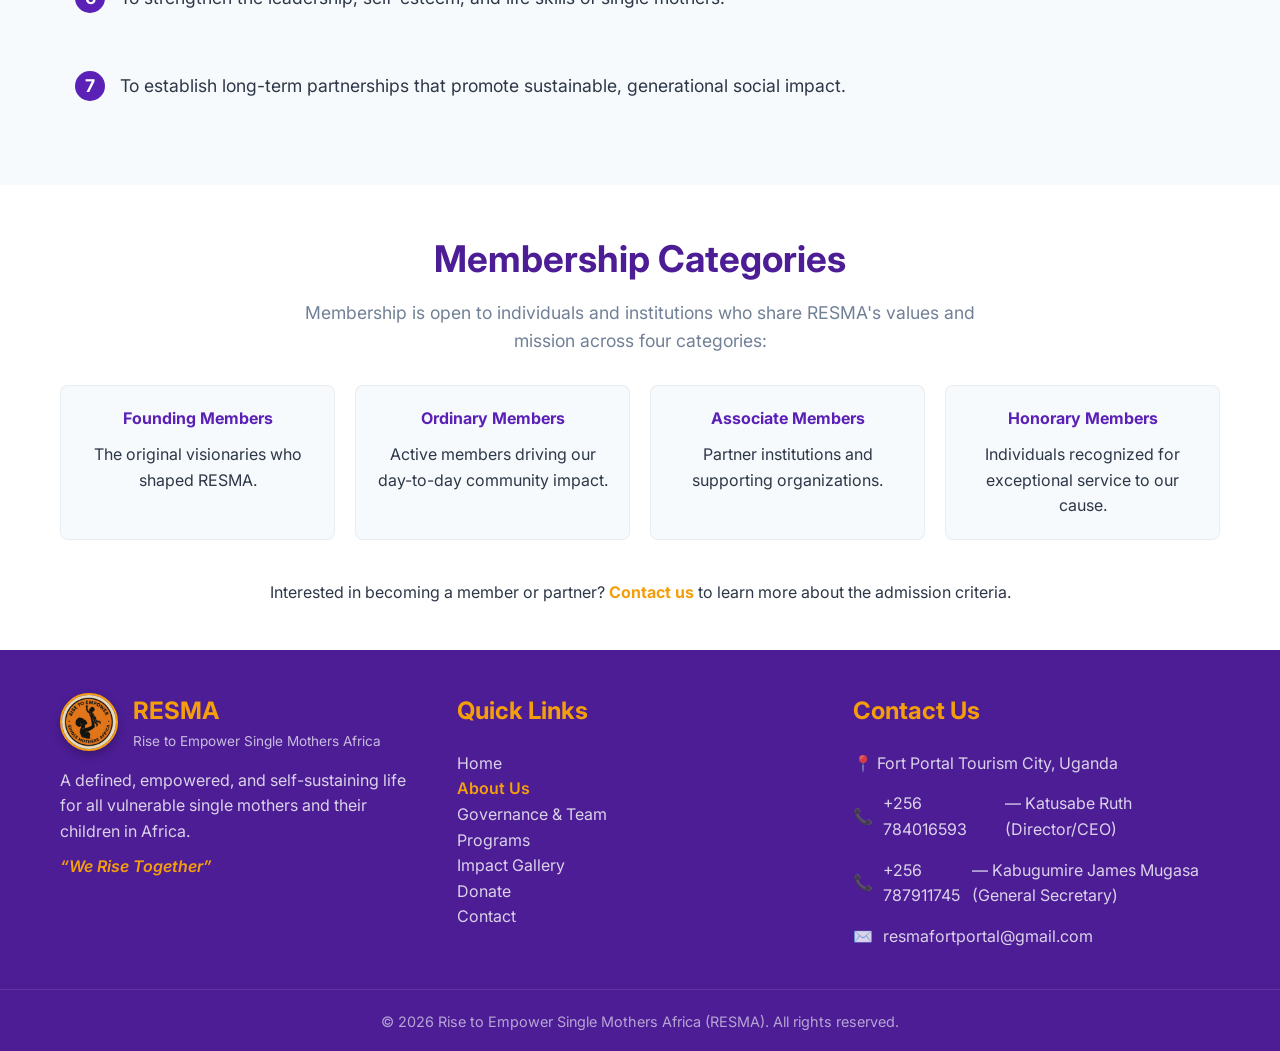
==== commit cbcba42d: "Updates on the website" ====
--- a/about.html
+++ b/about.html
@@ -1,14 +1,18 @@
 <!DOCTYPE html>
 <html lang="en">
+
 <head>
     <meta charset="UTF-8">
     <meta name="viewport" content="width=device-width, initial-scale=1.0">
-    <meta name="description" content="Learn about Rise to Empower Single Mothers Africa (RESMA), our vision, mission, community values, and SDG commitments in Fort Portal, Uganda.">
+    <meta name="description"
+        content="Learn about Rise to Empower Single Mothers Africa (RESMA), our vision, mission, community values, and SDG commitments in Fort Portal, Uganda.">
     <title>About Us | RESMA</title>
     <link rel="icon" type="image/jpeg" href="assets/images/resma_logo.jpeg">
-    <link href="https://fonts.googleapis.com/css2?family=Inter:wght@300;400;500;600;700;800&display=swap" rel="stylesheet">
+    <link href="https://fonts.googleapis.com/css2?family=Inter:wght@300;400;500;600;700;800&display=swap"
+        rel="stylesheet">
     <link rel="stylesheet" href="assets/css/style.css">
 </head>
+
 <body>
     <!-- Header/Navigation -->
     <header class="header">
@@ -24,6 +28,7 @@
                     <li><a href="governance.html">Governance & Team</a></li>
                     <li><a href="activities.html">Programs</a></li>
                     <li><a href="gallery.html">Gallery</a></li>
+                    <li><a href="donate.html">Donate</a></li>
                     <li><a href="contact.html">Contact</a></li>
                 </ul>
             </nav>
@@ -38,12 +43,13 @@
     <!-- Page Header -->
     <section class="page-header">
         <div class="container fade-in">
+            <span class="motto-pill">✨ We Rise Together</span>
             <h1>About RESMA</h1>
-            <p>Our story, our mission, and what drives us to create lasting, generational change across Africa.</p>
-        </div>
-    </section>
-
-    <!-- Our Story & Fieldwork Context -->
+            <p>Dignity, Economic Empowerment & Independence for Vulnerable Single Mothers</p>
+        </div>
+    </section>
+
+    <!-- Our Story & Official Statement -->
     <section class="split-mission-section section">
         <div class="container">
             <div class="split-grid">
@@ -54,27 +60,53 @@
                     <div class="floating-impact-badge">
                         <div class="badge-icon">📍</div>
                         <div class="badge-text">
-                            <h4>Community-Driven Approach</h4>
-                            <p>Direct engagement with vulnerable families in Uganda</p>
+                            <h4>Grassroots Direct Action</h4>
+                            <p>Fort Portal Tourism City, Western Uganda</p>
                         </div>
                     </div>
                 </div>
                 <div class="split-content fade-in">
-                    <span class="tagline">Who We Are</span>
-                    <h2>Dignity, Empowerment & Independence for Single Mothers</h2>
-                    <p>
-                        <strong>Rise to Empower Single Mothers Africa (RESMA)</strong> was established to champion the fundamental rights, socio-economic resilience, and maternal dignity of vulnerable single mothers and their children.
-                    </p>
-                    <p>
-                        We operate from Fort Portal Tourism City, Uganda, addressing root causes of poverty, gender inequality, and social exclusion through holistic community development.
-                    </p>
+                    <span class="tagline">Statement About Us</span>
+                    <h2>Dignity, Economic Empowerment & Independence for Vulnerable Single Mothers</h2>
+                    <p style="font-size: 1.05rem; line-height: 1.8; color: var(--text-main); margin-bottom: 16px;">
+                        <strong>Rise to Empower Single Mothers Africa (RESMA)</strong> is a Ugandan non-profit
+                        organization established in 2025 to advance the rights, dignity, resilience, and socio-economic
+                        empowerment of vulnerable single mothers and their children. Based in Fort Portal Tourism City,
+                        RESMA brings together dedicated professionals and community leaders committed to addressing the
+                        structural challenges that perpetuate poverty, gender inequality, social exclusion, and
+                        vulnerability.
+                    </p>
+                    <p style="font-size: 1.05rem; line-height: 1.8; color: var(--text-main); margin-bottom: 16px;">
+                        Our work is grounded in the belief that when a mother is empowered, an entire family has the
+                        opportunity to thrive. Through holistic, community-driven interventions, RESMA promotes economic
+                        empowerment and sustainable livelihoods, access to health and social services, child protection
+                        and education, human rights, and community resilience. We equip mothers with practical skills,
+                        livelihood opportunities, business support, and knowledge while creating pathways for their
+                        children to remain in school, stay healthy, and build a secure future. Our work contributes in
+                        advancing UN sustainable Development Goals.
+                    </p>
+                    <p style="font-size: 1.05rem; line-height: 1.8; color: var(--text-main); margin-bottom: 25px;">
+                        RESMA goes beyond short-term assistance by addressing the root causes of vulnerability and
+                        strengthening the capacity of families to become self-reliant. We work alongside communities,
+                        local institutions, development partners, and other stakeholders to create practical and lasting
+                        solutions that restore dignity, expand opportunity, and enable vulnerable families to move from
+                        dependency toward independence.
+                    </p>
+
+                    <!-- UN SDG Badges Linked -->
                     <div class="sdg-alignment-box">
-                        <h4>🌍 UN Sustainable Development Goals Framework</h4>
+                        <h4 style="margin-bottom: 12px;">🌍 Advancing UN Sustainable Development Goals</h4>
                         <div class="sdg-badge-group">
-                            <span class="sdg-badge sdg-1">SDG 1: No Poverty</span>
-                            <span class="sdg-badge sdg-3">SDG 3: Good Health</span>
-                            <span class="sdg-badge sdg-4">SDG 4: Quality Education</span>
-                            <span class="sdg-badge sdg-5">SDG 5: Gender Equality</span>
+                            <a href="https://sdgs.un.org/goals/goal1" target="_blank" rel="noopener noreferrer"
+                                class="sdg-badge sdg-1">SDG 1: No Poverty ↗</a>
+                            <a href="https://sdgs.un.org/goals/goal3" target="_blank" rel="noopener noreferrer"
+                                class="sdg-badge sdg-3">SDG 3: Good Health ↗</a>
+                            <a href="https://sdgs.un.org/goals/goal4" target="_blank" rel="noopener noreferrer"
+                                class="sdg-badge sdg-4">SDG 4: Quality Education ↗</a>
+                            <a href="https://sdgs.un.org/goals/goal5" target="_blank" rel="noopener noreferrer"
+                                class="sdg-badge sdg-5">SDG 5: Gender Equality ↗</a>
+                            <a href="https://sdgs.un.org/goals/goal8" target="_blank" rel="noopener noreferrer"
+                                class="sdg-badge sdg-8">SDG 8: Decent Work ↗</a>
                         </div>
                     </div>
                 </div>
@@ -88,11 +120,14 @@
             <div class="values-grid" style="margin-top: 0;">
                 <div class="value-card fade-in">
                     <h3><span style="font-size: 2rem;">👁️</span> Our Vision</h3>
-                    <p>A dignified, empowered, and self-sustaining life for all vulnerable single mothers and their children in Africa.</p>
+                    <p>A defined, empowered, and self-sustaining life for all vulnerable single mothers and their
+                        children in Africa.</p>
                 </div>
                 <div class="value-card fade-in">
                     <h3><span style="font-size: 2rem;">🎯</span> Our Mission</h3>
-                    <p>To holistically empower single mothers and their children through sustainable, inclusive, and community-driven interventions that promote social justice, economic resilience, and well-being.</p>
+                    <p>To holistically empower single mothers and their children through sustainable, inclusive, and
+                        community-driven interventions that promote social justice, economic resilience, and well-being.
+                    </p>
                 </div>
             </div>
         </div>
@@ -103,7 +138,6 @@
         <div class="container">
             <div class="section-header fade-in">
                 <h2>Our Core Values</h2>
-                <div class="divider"></div>
             </div>
             <div class="values-grid">
                 <div class="value-card fade-in">
@@ -112,7 +146,8 @@
                 </div>
                 <div class="value-card fade-in">
                     <h3>2. Gender Equality</h3>
-                    <p>We believe in equal rights and opportunities for women, challenging discrimination at every level.</p>
+                    <p>We believe in equal rights and opportunities for women, challenging discrimination at every
+                        level.</p>
                 </div>
                 <div class="value-card fade-in">
                     <h3>3. Respect for Human Rights</h3>
@@ -120,7 +155,8 @@
                 </div>
                 <div class="value-card fade-in">
                     <h3>4. Transparency & Accountability</h3>
-                    <p>We are open about our operations and accountable to our beneficiaries, partners, and the public.</p>
+                    <p>We are open about our operations and accountable to our beneficiaries, partners, and the public.
+                    </p>
                 </div>
                 <div class="value-card fade-in">
                     <h3>5. Empathy & Compassion</h3>
@@ -132,7 +168,8 @@
                 </div>
                 <div class="value-card fade-in">
                     <h3>7. Inclusiveness</h3>
-                    <p>We embrace diversity and ensure no mother or child is left behind due to background or circumstance.</p>
+                    <p>We embrace diversity and ensure no mother or child is left behind due to background or
+                        circumstance.</p>
                 </div>
             </div>
         </div>
@@ -143,16 +180,19 @@
         <div class="container">
             <div class="section-header fade-in">
                 <h2>Our Strategic Objectives</h2>
-                <div class="divider"></div>
             </div>
             <ul class="objectives-list fade-in">
-                <li>To economically empower vulnerable single mothers through vocational and entrepreneurship training.</li>
-                <li>To support children's education by providing school fees, uniforms, and scholastic materials.</li>
-                <li>To improve access to health, reproductive, and psychosocial support services.</li>
-                <li>To advocate for the rights and dignity of single mothers through legal aid and public engagement.</li>
-                <li>To reduce stigma and promote social reintegration of single mothers.</li>
-                <li>To strengthen the leadership and life skills of single mothers.</li>
-                <li>To establish partnerships that promote sustainable, long-term social impact.</li>
+                <li>To economically empower vulnerable single mothers through vocational, entrepreneurship, and
+                    income-generating skills training.</li>
+                <li>To support children's education by providing school fees and scholastic materials for every child to
+                    acquire formal education.</li>
+                <li>To improve access to healthcare, counseling and guidance, and social education services.</li>
+                <li>To advocate for the rights and dignity of single mothers and children through legal aid, civic
+                    education, and public engagement.</li>
+                <li>To reduce stigma and promote social reintegration of single mothers into productive community life.
+                </li>
+                <li>To strengthen the leadership, self-esteem, and life skills of single mothers.</li>
+                <li>To establish long-term partnerships that promote sustainable, generational social impact.</li>
             </ul>
         </div>
     </section>
@@ -162,8 +202,8 @@
         <div class="container">
             <div class="section-header fade-in">
                 <h2>Membership Categories</h2>
-                <div class="divider"></div>
-                <p class="subtitle">Membership is open to individuals and institutions who share RESMA's values and mission across four categories:</p>
+                <p class="subtitle">Membership is open to individuals and institutions who share RESMA's values and
+                    mission across four categories:</p>
             </div>
             <div class="membership-grid fade-in">
                 <div class="membership-card">
@@ -184,7 +224,9 @@
                 </div>
             </div>
             <div class="text-center" style="margin-top: 40px;">
-                <p>Interested in becoming a member? <a href="contact.html" style="color: var(--secondary); font-weight: bold;">Contact us</a> to learn more about the admission criteria.</p>
+                <p>Interested in becoming a member or partner? <a href="contact.html"
+                        style="color: var(--secondary); font-weight: bold;">Contact us</a> to learn more about the
+                    admission criteria.</p>
             </div>
         </div>
     </section>
@@ -197,10 +239,13 @@
                     <img src="assets/images/resma_logo.jpeg" alt="RESMA Logo" class="footer-logo-img">
                     <div>
                         <h3 style="margin: 0; color: var(--secondary);">RESMA</h3>
-                        <p style="margin: 0; font-size: 0.85rem; color: rgba(255,255,255,0.7);">Rise to Empower Single Mothers Africa</p>
-                    </div>
-                </div>
-                <p style="margin-top: 10px;">A dignified, empowered, and self-sustaining life for all vulnerable single mothers and their children in Africa.</p>
+                        <p style="margin: 0; font-size: 0.85rem; color: rgba(255,255,255,0.7);">Rise to Empower Single
+                            Mothers Africa</p>
+                    </div>
+                </div>
+                <p style="margin-top: 10px;">A defined, empowered, and self-sustaining life for all vulnerable single
+                    mothers and their children in Africa.</p>
+                <p style="margin-top: 8px; font-weight: 600; color: var(--secondary);"><em>“We Rise Together”</em></p>
             </div>
             <div class="footer-links">
                 <h3>Quick Links</h3>
@@ -210,6 +255,7 @@
                     <li><a href="governance.html" style="color: rgba(255,255,255,0.8);">Governance & Team</a></li>
                     <li><a href="activities.html" style="color: rgba(255,255,255,0.8);">Programs</a></li>
                     <li><a href="gallery.html" style="color: rgba(255,255,255,0.8);">Impact Gallery</a></li>
+                    <li><a href="donate.html" style="color: rgba(255,255,255,0.8);">Donate</a></li>
                     <li><a href="contact.html" style="color: rgba(255,255,255,0.8);">Contact</a></li>
                 </ul>
             </div>
@@ -217,16 +263,21 @@
                 <h3>Contact Us</h3>
                 <ul>
                     <li>📍 Fort Portal Tourism City, Uganda</li>
-                    <li>📞 +256 XXX XXX XXX</li>
-                    <li>✉️ info@resma.org</li>
+                    <li>📞 <a href="tel:+256784016593" style="color: inherit;">+256 784016593</a> — Katusabe Ruth
+                        (Director/CEO)</li>
+                    <li>📞 <a href="tel:+256787911745" style="color: inherit;">+256 787911745</a> — Kabugumire James
+                        Mugasa (General Secretary)</li>
+                    <li>✉️ <a href="mailto:resmafortportal@gmail.com"
+                            style="color: inherit;">resmafortportal@gmail.com</a></li>
                 </ul>
             </div>
         </div>
         <div class="footer-bottom">
-            <p>&copy; <span id="year"></span> RESMA. All rights reserved.</p>
+            <p>&copy; <span id="year"></span> Rise to Empower Single Mothers Africa (RESMA). All rights reserved.</p>
         </div>
     </footer>
 
     <script src="assets/js/main.js"></script>
 </body>
-</html>
+
+</html>
--- a/assets/css/style.css
+++ b/assets/css/style.css
@@ -59,7 +59,7 @@
 }
 
 .section {
-    padding: 80px 0;
+    padding: 45px 0;
 }
 
 .bg-light {
@@ -68,25 +68,21 @@
 
 .section-header {
     text-align: center;
-    margin-bottom: 50px;
+    margin-bottom: 28px;
 }
 
 .section-header h2 {
-    font-size: 2.5rem;
+    font-size: 2.3rem;
     color: var(--primary-dark);
-    margin-bottom: 15px;
+    margin-bottom: 10px;
 }
 
 .divider {
-    height: 4px;
-    width: 60px;
-    background-color: var(--secondary);
-    margin: 0 auto 20px;
-    border-radius: 2px;
+    display: none !important;
 }
 
 .divider.align-left {
-    margin: 0 0 20px 0;
+    display: none !important;
 }
 
 .subtitle {
@@ -239,7 +235,8 @@
 
 /* Hero Section */
 .hero {
-    height: 100vh;
+    min-height: 75vh;
+    padding: 110px 0 50px;
     background: url('../images/hero_bg.png') center/cover no-repeat;
     position: relative;
     display: flex;
@@ -266,15 +263,15 @@
 }
 
 .hero h1 {
-    font-size: 4rem;
+    font-size: 3.5rem;
     font-weight: 700;
-    margin-bottom: 20px;
+    margin-bottom: 12px;
     line-height: 1.2;
 }
 
 .hero p {
-    font-size: 1.2rem;
-    margin-bottom: 40px;
+    font-size: 1.15rem;
+    margin-bottom: 25px;
     font-weight: 300;
 }
 
@@ -446,14 +443,14 @@
 .footer {
     background-color: var(--primary-dark);
     color: var(--white);
-    padding: 60px 0 20px;
+    padding: 42px 0 18px;
 }
 
 .footer-grid {
     display: grid;
     grid-template-columns: repeat(auto-fit, minmax(250px, 1fr));
-    gap: 40px;
-    margin-bottom: 40px;
+    gap: 30px;
+    margin-bottom: 25px;
 }
 
 .footer h3 {
@@ -534,25 +531,25 @@
         margin: 15px 0;
     }
     
-    .hero h1 { font-size: 2.5rem; }
-    .section { padding: 60px 0; }
+    .hero h1 { font-size: 2.3rem; }
+    .section { padding: 35px 0; }
 }
 
 /* Page Headers */
 .page-header {
-    padding: 150px 0 80px;
+    padding: 105px 0 35px;
     background: linear-gradient(rgba(76, 29, 149, 0.8), rgba(46, 16, 101, 0.9)), url('../images/hero_bg.png') center/cover no-repeat;
     text-align: center;
     color: var(--white);
 }
 
 .page-header h1 {
-    font-size: 3rem;
-    margin-bottom: 15px;
+    font-size: 2.5rem;
+    margin-bottom: 8px;
 }
 
 .page-header p {
-    font-size: 1.2rem;
+    font-size: 1.1rem;
     max-width: 700px;
     margin: 0 auto;
     opacity: 0.9;
@@ -880,16 +877,16 @@
     font-family: serif;
 }
 
-/* Split Story & SDG Mission Feature (Inspired by Reference Screenshot 1) */
+/* Split Story & SDG Mission Feature */
 .split-mission-section {
-    padding: 90px 0;
+    padding: 45px 0;
     background: var(--white);
 }
 
 .split-grid {
     display: grid;
     grid-template-columns: 1.05fr 1.2fr;
-    gap: 60px;
+    gap: 40px;
     align-items: center;
 }
 
@@ -908,7 +905,7 @@
 
 .split-image-card img {
     width: 100%;
-    height: 480px;
+    height: 400px;
     object-fit: cover;
     display: block;
     transition: transform 0.6s ease;
@@ -920,12 +917,12 @@
 
 .floating-impact-badge {
     position: absolute;
-    bottom: 25px;
-    left: 25px;
-    right: 25px;
+    bottom: 20px;
+    left: 20px;
+    right: 20px;
     background: rgba(255, 255, 255, 0.95);
     backdrop-filter: blur(12px);
-    padding: 16px 20px;
+    padding: 14px 18px;
     border-radius: 12px;
     box-shadow: 0 10px 25px rgba(0,0,0,0.12);
     display: flex;
@@ -958,28 +955,28 @@
     letter-spacing: 2px;
     color: var(--secondary);
     font-weight: 700;
-    margin-bottom: 10px;
+    margin-bottom: 8px;
     display: block;
 }
 
 .split-content h2 {
-    font-size: 2.35rem;
+    font-size: 2.15rem;
     color: var(--primary-dark);
     line-height: 1.25;
-    margin-bottom: 20px;
+    margin-bottom: 14px;
 }
 
 .split-content p {
-    font-size: 1.05rem;
+    font-size: 1.02rem;
     color: var(--text-main);
-    line-height: 1.7;
-    margin-bottom: 18px;
+    line-height: 1.65;
+    margin-bottom: 14px;
 }
 
 /* SDG Alignment Badges */
 .sdg-alignment-box {
-    margin: 25px 0;
-    padding: 20px;
+    margin: 18px 0;
+    padding: 16px 20px;
     background: var(--bg-light);
     border-radius: 12px;
     border: 1px solid rgba(91, 33, 182, 0.08);
@@ -990,7 +987,7 @@
     color: var(--text-muted);
     text-transform: uppercase;
     letter-spacing: 1px;
-    margin-bottom: 12px;
+    margin-bottom: 10px;
     display: flex;
     align-items: center;
     gap: 6px;
@@ -1025,17 +1022,17 @@
 .sdg-5 { background-color: #FF3A21; } /* Gender Equality */
 .sdg-8 { background-color: #A21942; } /* Decent Work */
 
-/* 3-Pillar Impact Matrix (Inspired by Reference Screenshot 2) */
+/* 3-Pillar Impact Matrix */
 .impact-matrix-section {
-    padding: 90px 0;
+    padding: 45px 0;
     background: var(--bg-light);
 }
 
 .impact-matrix-grid {
     display: grid;
     grid-template-columns: repeat(3, 1fr);
-    gap: 30px;
-    margin-top: 40px;
+    gap: 25px;
+    margin-top: 25px;
 }
 
 .impact-matrix-card {
@@ -1055,13 +1052,13 @@
 }
 
 .impact-card-header {
-    padding: 20px 24px 15px;
+    padding: 16px 20px 12px;
     background: #FAF5FF;
     border-bottom: 2px solid rgba(91, 33, 182, 0.08);
 }
 
 .impact-card-header h3 {
-    font-size: 1.35rem;
+    font-size: 1.25rem;
     color: var(--primary-dark);
     margin: 0;
     display: flex;
@@ -1071,7 +1068,7 @@
 
 .impact-card-image-wrap {
     position: relative;
-    height: 240px;
+    height: 200px;
     overflow: hidden;
     background: #CBD5E1;
 }
@@ -1089,19 +1086,19 @@
 
 .impact-card-badge {
     position: absolute;
-    top: 12px;
-    right: 12px;
+    top: 10px;
+    right: 10px;
     background: rgba(15, 23, 42, 0.8);
     color: var(--white);
-    padding: 4px 12px;
+    padding: 3px 10px;
     border-radius: 20px;
-    font-size: 0.75rem;
+    font-size: 0.72rem;
     font-weight: 600;
     backdrop-filter: blur(4px);
 }
 
 .impact-card-body {
-    padding: 24px;
+    padding: 20px;
     flex: 1;
     display: flex;
     flex-direction: column;
@@ -1109,44 +1106,44 @@
 
 .impact-card-body p {
     color: var(--text-main);
-    font-size: 0.95rem;
-    line-height: 1.65;
-    margin-bottom: 16px;
+    font-size: 0.92rem;
+    line-height: 1.6;
+    margin-bottom: 12px;
 }
 
 .impact-stat-callout {
     background: linear-gradient(135deg, rgba(91, 33, 182, 0.05) 0%, rgba(245, 158, 11, 0.07) 100%);
     border-left: 3px solid var(--secondary);
-    padding: 12px 14px;
+    padding: 10px 12px;
     border-radius: 0 8px 8px 0;
-    margin: 12px 0 16px;
+    margin: 10px 0 14px;
 }
 
 .impact-stat-callout .stat-num {
-    font-size: 1.15rem;
+    font-size: 1.1rem;
     font-weight: 700;
     color: var(--primary);
     display: block;
-    margin-bottom: 3px;
+    margin-bottom: 2px;
 }
 
 .impact-stat-callout .stat-desc {
-    font-size: 0.82rem;
+    font-size: 0.8rem;
     color: var(--text-muted);
-    line-height: 1.4;
+    line-height: 1.35;
     margin: 0;
 }
 
 .impact-card-points {
     margin-top: auto;
-    padding-top: 12px;
+    padding-top: 10px;
     border-top: 1px solid #F1F5F9;
 }
 
 .impact-card-points li {
-    font-size: 0.88rem;
+    font-size: 0.85rem;
     color: var(--text-main);
-    margin-bottom: 8px;
+    margin-bottom: 6px;
     display: flex;
     align-items: flex-start;
     gap: 8px;
@@ -1160,7 +1157,7 @@
 
 /* Video Spotlight Section */
 .video-spotlight-section {
-    padding: 90px 0;
+    padding: 48px 0;
     background: linear-gradient(180deg, #1E1035 0%, #0F071D 100%);
     color: var(--white);
     position: relative;
@@ -1555,3 +1552,1152 @@
         grid-template-columns: 1fr;
     }
 }
+
+/* ==========================================
+   Bank Details & Donation / Support Styling
+   ========================================== */
+.bank-details-section {
+    background: linear-gradient(135deg, #2A0845 0%, #4C1D95 100%);
+    color: var(--white);
+    padding: 48px 0;
+    position: relative;
+    overflow: hidden;
+}
+
+.bank-details-section::before {
+    content: '';
+    position: absolute;
+    top: -50%;
+    right: -10%;
+    width: 400px;
+    height: 400px;
+    background: radial-gradient(circle, rgba(245, 158, 11, 0.15) 0%, rgba(245, 158, 11, 0) 70%);
+    border-radius: 50%;
+}
+
+.bank-card {
+    background: rgba(255, 255, 255, 0.08);
+    backdrop-filter: blur(16px);
+    -webkit-backdrop-filter: blur(16px);
+    border: 1px solid rgba(255, 255, 255, 0.18);
+    border-radius: 16px;
+    padding: 35px 30px;
+    box-shadow: 0 20px 40px rgba(0, 0, 0, 0.3);
+    max-width: 850px;
+    margin: 0 auto;
+    position: relative;
+}
+
+.bank-card-header {
+    display: flex;
+    justify-content: space-between;
+    align-items: center;
+    border-bottom: 1px solid rgba(255, 255, 255, 0.15);
+    padding-bottom: 20px;
+    margin-bottom: 25px;
+    flex-wrap: wrap;
+    gap: 15px;
+}
+
+.bank-brand-title {
+    display: flex;
+    align-items: center;
+    gap: 12px;
+}
+
+.bank-badge {
+    background: rgba(245, 158, 11, 0.2);
+    border: 1px solid var(--secondary);
+    color: var(--secondary);
+    padding: 5px 12px;
+    border-radius: 20px;
+    font-size: 0.82rem;
+    font-weight: 700;
+    text-transform: uppercase;
+    letter-spacing: 0.5px;
+}
+
+.bank-grid {
+    display: grid;
+    grid-template-columns: repeat(auto-fit, minmax(240px, 1fr));
+    gap: 20px;
+}
+
+.bank-item {
+    background: rgba(255, 255, 255, 0.05);
+    border: 1px solid rgba(255, 255, 255, 0.1);
+    border-radius: 10px;
+    padding: 16px 18px;
+    transition: var(--transition);
+}
+
+.bank-item:hover {
+    background: rgba(255, 255, 255, 0.09);
+    border-color: rgba(245, 158, 11, 0.4);
+    transform: translateY(-2px);
+}
+
+.bank-item-label {
+    font-size: 0.78rem;
+    text-transform: uppercase;
+    letter-spacing: 0.8px;
+    color: rgba(255, 255, 255, 0.65);
+    margin-bottom: 6px;
+    display: flex;
+    justify-content: space-between;
+    align-items: center;
+}
+
+.bank-item-value {
+    font-size: 1.05rem;
+    font-weight: 700;
+    color: #FFFFFF;
+    word-break: break-word;
+}
+
+.bank-copy-btn {
+    background: rgba(255, 255, 255, 0.15);
+    border: none;
+    color: #FFFFFF;
+    padding: 2px 8px;
+    border-radius: 4px;
+    font-size: 0.72rem;
+    cursor: pointer;
+    transition: var(--transition);
+}
+
+.bank-copy-btn:hover {
+    background: var(--secondary);
+    color: #111;
+}
+
+.bank-notice {
+    margin-top: 25px;
+    padding-top: 20px;
+    border-top: 1px solid rgba(255, 255, 255, 0.12);
+    font-size: 0.88rem;
+    color: rgba(255, 255, 255, 0.8);
+    display: flex;
+    align-items: center;
+    gap: 10px;
+}
+
+/* Motto Banner */
+.motto-pill {
+    display: inline-flex;
+    align-items: center;
+    gap: 8px;
+    background: rgba(245, 158, 11, 0.15);
+    border: 1px solid var(--secondary);
+    color: var(--secondary);
+    font-weight: 700;
+    font-size: 0.9rem;
+    padding: 6px 18px;
+    border-radius: 30px;
+    letter-spacing: 0.5px;
+    text-transform: uppercase;
+    margin-bottom: 12px;
+}
+
+/* Contact Person Cards */
+.contacts-profile-grid {
+    display: grid;
+    grid-template-columns: repeat(auto-fit, minmax(260px, 1fr));
+    gap: 20px;
+    margin-top: 25px;
+}
+
+.contact-person-card {
+    background: var(--white);
+    border: 1px solid #E2E8F0;
+    border-radius: 12px;
+    padding: 20px;
+    box-shadow: 0 4px 12px rgba(0, 0, 0, 0.04);
+    transition: var(--transition);
+}
+
+.contact-person-card:hover {
+    border-color: var(--primary-light);
+    transform: translateY(-3px);
+    box-shadow: var(--shadow);
+}
+
+.contact-person-role {
+    color: var(--secondary);
+    font-weight: 600;
+    font-size: 0.85rem;
+    text-transform: uppercase;
+    letter-spacing: 0.5px;
+    margin-bottom: 4px;
+}
+
+.contact-person-name {
+    color: var(--primary-dark);
+    font-size: 1.15rem;
+    font-weight: 700;
+    margin-bottom: 12px;
+}
+
+.contact-person-phone {
+    display: inline-flex;
+    align-items: center;
+    gap: 8px;
+    color: var(--primary);
+    font-weight: 600;
+    font-size: 0.95rem;
+    text-decoration: none;
+    transition: var(--transition);
+}
+
+.contact-person-phone:hover {
+    color: var(--secondary);
+}
+
+/* Project Overview Highlights Box */
+.project-summary-box {
+    background: linear-gradient(135deg, #F8FAFC 0%, #EFF6FF 100%);
+    border-left: 5px solid var(--secondary);
+    border-radius: 12px;
+    padding: 25px 30px;
+    margin: 30px 0;
+    box-shadow: 0 4px 15px rgba(0,0,0,0.03);
+}
+
+.project-summary-grid {
+    display: grid;
+    grid-template-columns: repeat(auto-fit, minmax(200px, 1fr));
+    gap: 20px;
+    margin-top: 15px;
+}
+
+.project-summary-item h5 {
+    color: var(--text-muted);
+    font-size: 0.8rem;
+    text-transform: uppercase;
+    letter-spacing: 0.5px;
+    margin-bottom: 4px;
+}
+
+/* Donate Nav Button & Pulse Animation */
+.btn-donate-nav {
+    display: inline-flex !important;
+    align-items: center;
+    gap: 7px;
+    background: linear-gradient(135deg, #F59E0B 0%, #D97706 100%) !important;
+    color: #FFFFFF !important;
+    padding: 8px 18px !important;
+    border-radius: 25px !important;
+    font-weight: 700 !important;
+    font-size: 0.88rem !important;
+    box-shadow: 0 4px 12px rgba(245, 158, 11, 0.35);
+    transition: all 0.3s ease !important;
+    border: none;
+    cursor: pointer;
+    text-transform: uppercase;
+    letter-spacing: 0.5px;
+    text-decoration: none;
+    margin-left: 5px;
+}
+
+.btn-donate-nav::after {
+    display: none !important;
+}
+
+.btn-donate-nav:hover {
+    background: linear-gradient(135deg, #D97706 0%, #B45309 100%) !important;
+    transform: translateY(-2px);
+    box-shadow: 0 6px 18px rgba(245, 158, 11, 0.45);
+    color: #FFFFFF !important;
+}
+
+.btn-donate-nav .donate-icon {
+    font-size: 1.05rem;
+    display: inline-block;
+    animation: heartbeat 1.8s infinite ease-in-out;
+}
+
+@keyframes heartbeat {
+    0%, 100% { transform: scale(1); }
+    50% { transform: scale(1.22); }
+}
+
+/* Team Grid Enhancements */
+.team-avatar-placeholder {
+    height: 180px;
+    background: linear-gradient(135deg, #5B21B6 0%, #3B0764 100%);
+    display: flex;
+    flex-direction: column;
+    align-items: center;
+    justify-content: center;
+    color: #FFFFFF;
+    border-top-left-radius: var(--radius);
+    border-top-right-radius: var(--radius);
+    position: relative;
+    overflow: hidden;
+}
+
+.team-avatar-placeholder::after {
+    content: '';
+    position: absolute;
+    bottom: 0;
+    left: 0;
+    right: 0;
+    height: 30px;
+    background: linear-gradient(to top, rgba(0,0,0,0.2), transparent);
+}
+
+.team-avatar-icon {
+    font-size: 3.2rem;
+    margin-bottom: 5px;
+    filter: drop-shadow(0 2px 5px rgba(0,0,0,0.2));
+}
+
+.team-avatar-initials {
+    font-size: 0.85rem;
+    text-transform: uppercase;
+    letter-spacing: 1px;
+    color: rgba(255,255,255,0.8);
+    font-weight: 600;
+}
+
+.team-badge-role {
+    display: inline-block;
+    background: rgba(91, 33, 182, 0.08);
+    color: var(--primary);
+    border: 1px solid rgba(91, 33, 182, 0.2);
+    padding: 3px 10px;
+    border-radius: 15px;
+    font-size: 0.78rem;
+    font-weight: 700;
+    text-transform: uppercase;
+    margin-bottom: 10px;
+    letter-spacing: 0.5px;
+}
+
+/* ==========================================
+   SDG Badges Clickable Links
+   ========================================== */
+.sdg-badge-group a.sdg-badge {
+    display: inline-flex;
+    align-items: center;
+    gap: 6px;
+    padding: 7px 14px;
+    border-radius: 20px;
+    font-size: 0.85rem;
+    font-weight: 700;
+    color: #FFFFFF;
+    text-decoration: none;
+    transition: transform 0.25s ease, box-shadow 0.25s ease;
+    box-shadow: 0 2px 6px rgba(0,0,0,0.12);
+}
+
+.sdg-badge-group a.sdg-badge:hover {
+    transform: translateY(-3px) scale(1.03);
+    box-shadow: 0 6px 14px rgba(0,0,0,0.2);
+    color: #FFFFFF;
+}
+
+.sdg-1 { background-color: #E5243B; }
+.sdg-3 { background-color: #4C9F38; }
+.sdg-4 { background-color: #C5192D; }
+.sdg-5 { background-color: #FF3A21; }
+.sdg-8 { background-color: #A21942; }
+
+/* ==========================================
+   Interactive Sliding & Enlarging Problem Cards
+   ========================================== */
+.problem-slider-wrapper {
+    position: relative;
+    margin-top: 30px;
+}
+
+.impact-matrix-grid.sliding-carousel {
+    display: grid;
+    grid-template-columns: repeat(auto-fit, minmax(320px, 1fr));
+    gap: 25px;
+}
+
+.enlargeable-card {
+    cursor: pointer;
+    position: relative;
+    transition: transform 0.3s cubic-bezier(0.16, 1, 0.3, 1), box-shadow 0.3s ease;
+}
+
+.enlargeable-card:hover {
+    transform: translateY(-6px);
+    box-shadow: 0 16px 32px rgba(91, 33, 182, 0.14);
+}
+
+.enlarge-click-hint {
+    display: inline-flex;
+    align-items: center;
+    gap: 5px;
+    font-size: 0.8rem;
+    font-weight: 700;
+    color: var(--primary);
+    margin-top: 14px;
+    padding: 6px 12px;
+    background: rgba(91, 33, 182, 0.07);
+    border-radius: 20px;
+    transition: background 0.2s ease;
+}
+
+.enlargeable-card:hover .enlarge-click-hint {
+    background: var(--primary);
+    color: #FFFFFF;
+}
+
+/* Card Enlargement Modal */
+.card-modal-overlay {
+    position: fixed;
+    top: 0;
+    left: 0;
+    width: 100%;
+    height: 100%;
+    background: rgba(15, 23, 42, 0.8);
+    backdrop-filter: blur(8px);
+    -webkit-backdrop-filter: blur(8px);
+    z-index: 2000;
+    display: none;
+    align-items: center;
+    justify-content: center;
+    padding: 20px;
+    opacity: 0;
+    transition: opacity 0.3s ease;
+}
+
+.card-modal-overlay.active {
+    display: flex;
+    opacity: 1;
+}
+
+.card-modal-content {
+    background: #FFFFFF;
+    border-radius: 18px;
+    max-width: 650px;
+    width: 100%;
+    max-height: 90vh;
+    overflow-y: auto;
+    padding: 35px;
+    position: relative;
+    box-shadow: 0 25px 50px -12px rgba(0, 0, 0, 0.35);
+    transform: scale(0.9);
+    transition: transform 0.3s cubic-bezier(0.16, 1, 0.3, 1);
+}
+
+.card-modal-overlay.active .card-modal-content {
+    transform: scale(1);
+}
+
+.card-modal-close {
+    position: absolute;
+    top: 18px;
+    right: 18px;
+    background: #F1F5F9;
+    border: none;
+    width: 38px;
+    height: 38px;
+    border-radius: 50%;
+    font-size: 1.3rem;
+    cursor: pointer;
+    display: flex;
+    align-items: center;
+    justify-content: center;
+    color: #475569;
+    transition: all 0.2s ease;
+}
+
+.card-modal-close:hover {
+    background: #E2E8F0;
+    color: #0F172A;
+    transform: rotate(90deg);
+}
+
+/* ==========================================
+   Financial & Material Donation Styling
+   ========================================== */
+.donation-options-grid {
+    display: grid;
+    grid-template-columns: repeat(auto-fit, minmax(320px, 1fr));
+    gap: 30px;
+    margin-top: 30px;
+}
+
+.donation-option-card {
+    background: #FFFFFF;
+    border-radius: 16px;
+    padding: 35px 30px;
+    box-shadow: 0 10px 25px rgba(0,0,0,0.06);
+    border: 1px solid #E2E8F0;
+    display: flex;
+    flex-direction: column;
+    height: 100%;
+}
+
+.donation-card-header {
+    display: flex;
+    align-items: center;
+    gap: 15px;
+    margin-bottom: 20px;
+    padding-bottom: 15px;
+    border-bottom: 1px solid #F1F5F9;
+}
+
+.donation-card-icon {
+    font-size: 2.2rem;
+    width: 60px;
+    height: 60px;
+    border-radius: 12px;
+    display: flex;
+    align-items: center;
+    justify-content: center;
+    background: rgba(91, 33, 182, 0.08);
+}
+
+.donation-items-list {
+    margin: 15px 0;
+}
+
+.donation-items-list li {
+    display: flex;
+    align-items: flex-start;
+    gap: 10px;
+    margin-bottom: 12px;
+    color: var(--text-main);
+    font-size: 0.95rem;
+}
+
+.donation-items-list li span.check-icon {
+    color: #10B981;
+    font-weight: 700;
+}
+
+/* ==========================================
+   Interactive Expandable Leader Profiles
+   ========================================== */
+.team-card.clickable-leader {
+    cursor: pointer;
+    position: relative;
+    transition: transform 0.35s cubic-bezier(0.16, 1, 0.3, 1), box-shadow 0.35s ease;
+    overflow: hidden;
+}
+
+.team-card.clickable-leader:hover {
+    transform: translateY(-8px);
+    box-shadow: 0 20px 35px rgba(91, 33, 182, 0.18);
+}
+
+.leader-expand-btn {
+    display: inline-flex;
+    align-items: center;
+    justify-content: center;
+    gap: 6px;
+    font-size: 0.85rem;
+    font-weight: 700;
+    color: var(--primary);
+    background: rgba(91, 33, 182, 0.08);
+    padding: 8px 18px;
+    border-radius: 20px;
+    margin-top: 15px;
+    width: 100%;
+    transition: all 0.25s ease;
+}
+
+.team-card.clickable-leader:hover .leader-expand-btn {
+    background: var(--primary);
+    color: #FFFFFF;
+    box-shadow: 0 4px 12px rgba(91, 33, 182, 0.3);
+}
+
+/* Leader Full Profile Modal Layout */
+.leader-modal-content {
+    background: #FFFFFF;
+    border-radius: 20px;
+    max-width: 800px;
+    width: 100%;
+    max-height: 90vh;
+    overflow-y: auto;
+    padding: 40px;
+    position: relative;
+    box-shadow: 0 25px 50px -12px rgba(0, 0, 0, 0.4);
+    transform: scale(0.92);
+    transition: transform 0.3s cubic-bezier(0.16, 1, 0.3, 1);
+}
+
+.card-modal-overlay.active .leader-modal-content {
+    transform: scale(1);
+}
+
+.leader-modal-grid {
+    display: grid;
+    grid-template-columns: 260px 1fr;
+    gap: 30px;
+    align-items: flex-start;
+}
+
+@media (max-width: 768px) {
+    .leader-modal-grid {
+        grid-template-columns: 1fr;
+        gap: 20px;
+    }
+    .leader-modal-content {
+        padding: 25px;
+    }
+}
+
+.leader-modal-sidebar {
+    text-align: center;
+    background: #F8FAFC;
+    padding: 20px;
+    border-radius: 16px;
+    border: 1px solid #E2E8F0;
+}
+
+.leader-modal-img {
+    width: 100%;
+    height: 240px;
+    border-radius: 12px;
+    object-fit: cover;
+    margin-bottom: 15px;
+    box-shadow: 0 4px 12px rgba(0,0,0,0.1);
+}
+
+.leader-modal-main {
+    display: flex;
+    flex-direction: column;
+}
+
+.leader-modal-main h2 {
+    font-size: 1.8rem;
+    color: var(--primary-dark);
+    margin-bottom: 4px;
+}
+
+.leader-modal-title {
+    font-size: 1.1rem;
+    font-weight: 700;
+    color: var(--secondary);
+    margin-bottom: 15px;
+}
+
+.leader-section-title {
+    font-size: 1rem;
+    font-weight: 700;
+    text-transform: uppercase;
+    letter-spacing: 0.5px;
+    color: var(--primary);
+    margin: 18px 0 8px;
+    display: flex;
+    align-items: center;
+    gap: 8px;
+}
+
+.leader-responsibilities-list {
+    list-style: none;
+    padding: 0;
+    margin: 10px 0;
+}
+
+.leader-responsibilities-list li {
+    position: relative;
+    padding-left: 24px;
+    margin-bottom: 8px;
+    color: var(--text-main);
+    font-size: 0.95rem;
+    line-height: 1.5;
+}
+
+.leader-responsibilities-list li::before {
+    content: "✓";
+    position: absolute;
+    left: 0;
+    color: #10B981;
+    font-weight: 800;
+}
+
+.leader-quote-box {
+    background: #FAF5FF;
+    border-left: 4px solid var(--primary);
+    padding: 14px 18px;
+    border-radius: 8px;
+    margin-top: 15px;
+    font-size: 0.95rem;
+    color: var(--primary-dark);
+    font-style: italic;
+}
+
+/* ==========================================================================
+   Responsive Button & CTA Groups (With Mobile Spacing)
+   ========================================================================== */
+.team-cta-group,
+.btn-cta-group,
+.cta-btns {
+    display: flex;
+    justify-content: center;
+    align-items: center;
+    flex-wrap: wrap;
+    gap: 16px;
+    margin-top: 40px;
+}
+
+@media (max-width: 576px) {
+    .team-cta-group,
+    .btn-cta-group,
+    .cta-btns {
+        flex-direction: column;
+        align-items: stretch;
+        width: 100%;
+        gap: 14px;
+        margin-top: 32px;
+    }
+    
+    .team-cta-group .btn,
+    .btn-cta-group .btn,
+    .cta-btns .btn {
+        width: 100%;
+        text-align: center;
+        justify-content: center;
+        margin: 0 !important;
+        padding: 14px 20px;
+    }
+}
+
+/* ==========================================================================
+   Contact Page & Form Styling
+   ========================================================================== */
+.contact-grid {
+    display: grid;
+    grid-template-columns: 1fr 1.15fr;
+    gap: 45px;
+    align-items: flex-start;
+}
+
+@media (max-width: 900px) {
+    .contact-grid {
+        grid-template-columns: 1fr;
+        gap: 35px;
+    }
+}
+
+.contact-info {
+    background: #FFFFFF;
+    border-radius: 16px;
+    padding: 35px 30px;
+    border: 1px solid #E2E8F0;
+    box-shadow: 0 4px 20px rgba(0, 0, 0, 0.04);
+}
+
+.contact-info h2 {
+    font-size: 1.85rem;
+    color: var(--primary-dark);
+    margin-bottom: 12px;
+}
+
+/* Contact Person Cards */
+.contact-person-card {
+    display: flex;
+    align-items: center;
+    gap: 16px;
+    background: #F8FAFC;
+    border: 1px solid #E2E8F0;
+    border-radius: 14px;
+    padding: 16px 20px;
+    margin-bottom: 16px;
+    transition: all 0.3s ease;
+}
+
+.contact-person-card:hover {
+    border-color: var(--primary-light);
+    transform: translateY(-2px);
+    box-shadow: 0 6px 16px rgba(91, 33, 182, 0.08);
+}
+
+.contact-person-avatar {
+    width: 52px;
+    height: 52px;
+    min-width: 52px;
+    background: rgba(91, 33, 182, 0.1);
+    border-radius: 50%;
+    display: flex;
+    align-items: center;
+    justify-content: center;
+    font-size: 1.7rem;
+}
+
+.contact-person-details h4 {
+    font-size: 1.05rem;
+    color: var(--primary-dark);
+    font-weight: 700;
+    margin-bottom: 2px;
+}
+
+.contact-person-details .role {
+    font-size: 0.85rem;
+    font-weight: 600;
+    color: var(--secondary);
+    margin-bottom: 3px;
+}
+
+.contact-person-details .phone {
+    font-size: 0.9rem;
+    font-weight: 600;
+    color: var(--primary);
+    margin: 0;
+}
+
+.contact-person-details .phone a {
+    color: var(--primary);
+    text-decoration: none;
+    transition: var(--transition);
+}
+
+.contact-person-details .phone a:hover {
+    text-decoration: underline;
+    color: var(--primary-dark);
+}
+
+/* General Office Details */
+.contact-item {
+    display: flex;
+    align-items: flex-start;
+    gap: 16px;
+    padding: 14px 16px;
+    background: #FFFFFF;
+    border: 1px solid #EDF2F7;
+    border-radius: 12px;
+    margin-top: 14px;
+    transition: var(--transition);
+}
+
+.contact-item:hover {
+    border-color: #CBD5E0;
+    background: #F8FAFC;
+}
+
+.contact-item .icon {
+    width: 42px;
+    height: 42px;
+    min-width: 42px;
+    background: rgba(245, 158, 11, 0.12);
+    border-radius: 10px;
+    display: flex;
+    align-items: center;
+    justify-content: center;
+    font-size: 1.3rem;
+}
+
+.contact-item h4 {
+    font-size: 0.95rem;
+    font-weight: 700;
+    color: var(--primary-dark);
+    margin-bottom: 3px;
+}
+
+.contact-item p {
+    font-size: 0.9rem;
+    color: var(--text-main);
+    line-height: 1.5;
+    margin: 0;
+}
+
+/* Contact Message Form Card */
+.contact-form-card {
+    background: #FFFFFF;
+    border-radius: 16px;
+    padding: 38px 32px;
+    border: 1px solid #E2E8F0;
+    box-shadow: 0 10px 30px rgba(0, 0, 0, 0.05);
+}
+
+@media (max-width: 576px) {
+    .contact-form-card,
+    .contact-info {
+        padding: 24px 18px;
+    }
+}
+
+.contact-form-card h3 {
+    font-size: 1.6rem;
+    color: var(--primary-dark);
+    font-weight: 700;
+    margin-bottom: 6px;
+}
+
+/* Form Controls & Inputs */
+.form-group {
+    margin-bottom: 20px;
+    text-align: left;
+}
+
+.form-group label {
+    display: block;
+    font-size: 0.92rem;
+    font-weight: 600;
+    color: var(--text-main);
+    margin-bottom: 8px;
+}
+
+.form-group input,
+.form-group select,
+.form-group textarea {
+    width: 100%;
+    padding: 13px 16px;
+    font-family: var(--font-main);
+    font-size: 0.98rem;
+    color: var(--text-main);
+    background-color: #F8FAFC;
+    border: 1.5px solid #E2E8F0;
+    border-radius: 10px;
+    transition: all 0.25s ease;
+    outline: none;
+    box-sizing: border-box;
+}
+
+.form-group input:focus,
+.form-group select:focus,
+.form-group textarea:focus {
+    border-color: var(--primary);
+    background-color: #FFFFFF;
+    box-shadow: 0 0 0 4px rgba(91, 33, 182, 0.12);
+}
+
+.form-group input::placeholder,
+.form-group textarea::placeholder {
+    color: #A0AEC0;
+}
+
+.form-group select {
+    appearance: none;
+    -webkit-appearance: none;
+    -moz-appearance: none;
+    background-image: url("data:image/svg+xml,%3Csvg xmlns='http://www.w3.org/2000/svg' width='16' height='16' fill='%235B21B6' viewBox='0 0 16 16'%3E%3Cpath fill-rule='evenodd' d='M1.646 4.646a.5.5 0 0 1 .708 0L8 10.293l5.646-5.647a.5.5 0 0 1 .708.708l-6 6a.5.5 0 0 1-.708 0l-6-6a.5.5 0 0 1 0-.708z'/%3E%3C/svg%3E");
+    background-repeat: no-repeat;
+    background-position: right 16px center;
+    background-size: 14px;
+    padding-right: 42px;
+    cursor: pointer;
+}
+
+.form-group textarea {
+    resize: vertical;
+    min-height: 125px;
+    line-height: 1.6;
+}
+
+.form-status-msg {
+    margin-top: 18px;
+    padding: 14px 18px;
+    border-radius: 10px;
+    font-size: 0.95rem;
+    font-weight: 500;
+    line-height: 1.5;
+    display: none;
+    animation: fadeIn 0.3s ease;
+}
+
+.form-status-msg.success {
+    display: block;
+    background: #ECFDF5;
+    color: #065F46;
+    border: 1px solid #A7F3D0;
+}
+
+.form-status-msg.error {
+    display: block;
+    background: #FEF2F2;
+    color: #991B1B;
+    border: 1px solid #FECACA;
+}
+
+/* ==========================================================================
+   Bank Account Details & Support Cards
+   ========================================================================== */
+.bank-details-section {
+    background: linear-gradient(135deg, #1E1B4B 0%, #312E81 50%, #4C1D95 100%);
+    padding: 70px 0;
+    color: #FFFFFF;
+    position: relative;
+    overflow: hidden;
+}
+
+.bank-badge {
+    display: inline-block;
+    background: rgba(245, 158, 11, 0.2);
+    border: 1px solid rgba(245, 158, 11, 0.5);
+    color: var(--secondary);
+    font-size: 0.82rem;
+    font-weight: 700;
+    text-transform: uppercase;
+    letter-spacing: 1px;
+    padding: 6px 16px;
+    border-radius: 20px;
+    margin-bottom: 10px;
+}
+
+.bank-card {
+    max-width: 820px;
+    margin: 0 auto;
+    background: rgba(255, 255, 255, 0.07);
+    backdrop-filter: blur(12px);
+    -webkit-backdrop-filter: blur(12px);
+    border: 1px solid rgba(255, 255, 255, 0.16);
+    border-radius: 20px;
+    padding: 35px;
+    box-shadow: 0 20px 40px rgba(0, 0, 0, 0.3);
+}
+
+@media (max-width: 576px) {
+    .bank-card {
+        padding: 22px 18px;
+    }
+}
+
+.bank-card-header {
+    display: flex;
+    justify-content: space-between;
+    align-items: center;
+    flex-wrap: wrap;
+    gap: 15px;
+    padding-bottom: 24px;
+    border-bottom: 1px solid rgba(255, 255, 255, 0.12);
+    margin-bottom: 24px;
+}
+
+.bank-brand-title {
+    display: flex;
+    align-items: center;
+    gap: 15px;
+}
+
+.bank-grid {
+    display: grid;
+    grid-template-columns: repeat(auto-fit, minmax(260px, 1fr));
+    gap: 20px;
+    margin-bottom: 24px;
+}
+
+.bank-item {
+    background: rgba(255, 255, 255, 0.05);
+    border: 1px solid rgba(255, 255, 255, 0.1);
+    border-radius: 12px;
+    padding: 16px 18px;
+}
+
+.bank-item-label {
+    display: flex;
+    justify-content: space-between;
+    align-items: center;
+    font-size: 0.8rem;
+    text-transform: uppercase;
+    letter-spacing: 0.8px;
+    color: rgba(255, 255, 255, 0.65);
+    margin-bottom: 6px;
+}
+
+.bank-item-value {
+    font-size: 1.05rem;
+    font-weight: 700;
+    color: #FFFFFF;
+    word-break: break-word;
+}
+
+.bank-copy-btn {
+    background: rgba(255, 255, 255, 0.15);
+    color: #FFFFFF;
+    border: 1px solid rgba(255, 255, 255, 0.25);
+    padding: 4px 10px;
+    font-size: 0.75rem;
+    font-weight: 600;
+    border-radius: 6px;
+    cursor: pointer;
+    transition: all 0.2s ease;
+}
+
+.bank-copy-btn:hover {
+    background: var(--secondary);
+    border-color: var(--secondary);
+    color: #FFFFFF;
+}
+
+.bank-notice {
+    display: flex;
+    align-items: center;
+    gap: 12px;
+    background: rgba(245, 158, 11, 0.1);
+    border: 1px solid rgba(245, 158, 11, 0.25);
+    border-radius: 10px;
+    padding: 14px 18px;
+    font-size: 0.92rem;
+    color: rgba(255, 255, 255, 0.9);
+}
+
+/* ==========================================================================
+   Donation Options Grid (Financial & Material)
+   ========================================================================== */
+.donation-options-grid {
+    display: grid;
+    grid-template-columns: repeat(auto-fit, minmax(320px, 1fr));
+    gap: 30px;
+    margin-bottom: 40px;
+}
+
+.donation-option-card {
+    background: #FFFFFF;
+    border: 1px solid #E2E8F0;
+    border-radius: 16px;
+    padding: 32px;
+    display: flex;
+    flex-direction: column;
+    box-shadow: 0 4px 20px rgba(0, 0, 0, 0.04);
+    transition: all 0.3s ease;
+}
+
+.donation-option-card:hover {
+    transform: translateY(-4px);
+    border-color: var(--primary-light);
+    box-shadow: 0 12px 30px rgba(91, 33, 182, 0.08);
+}
+
+.donation-card-header {
+    display: flex;
+    align-items: center;
+    gap: 15px;
+    margin-bottom: 18px;
+}
+
+.donation-card-icon {
+    width: 50px;
+    height: 50px;
+    min-width: 50px;
+    background: rgba(91, 33, 182, 0.1);
+    border-radius: 12px;
+    display: flex;
+    align-items: center;
+    justify-content: center;
+    font-size: 1.7rem;
+}
+
+.donation-items-list {
+    list-style: none;
+    padding: 0;
+    margin: 0 0 24px;
+}
+
+.donation-items-list li {
+    display: flex;
+    align-items: flex-start;
+    gap: 10px;
+    font-size: 0.92rem;
+    color: var(--text-main);
+    margin-bottom: 10px;
+    line-height: 1.5;
+}
+
+.donation-items-list .check-icon {
+    color: #10B981;
+    font-weight: 800;
+}
+
+
+
+
